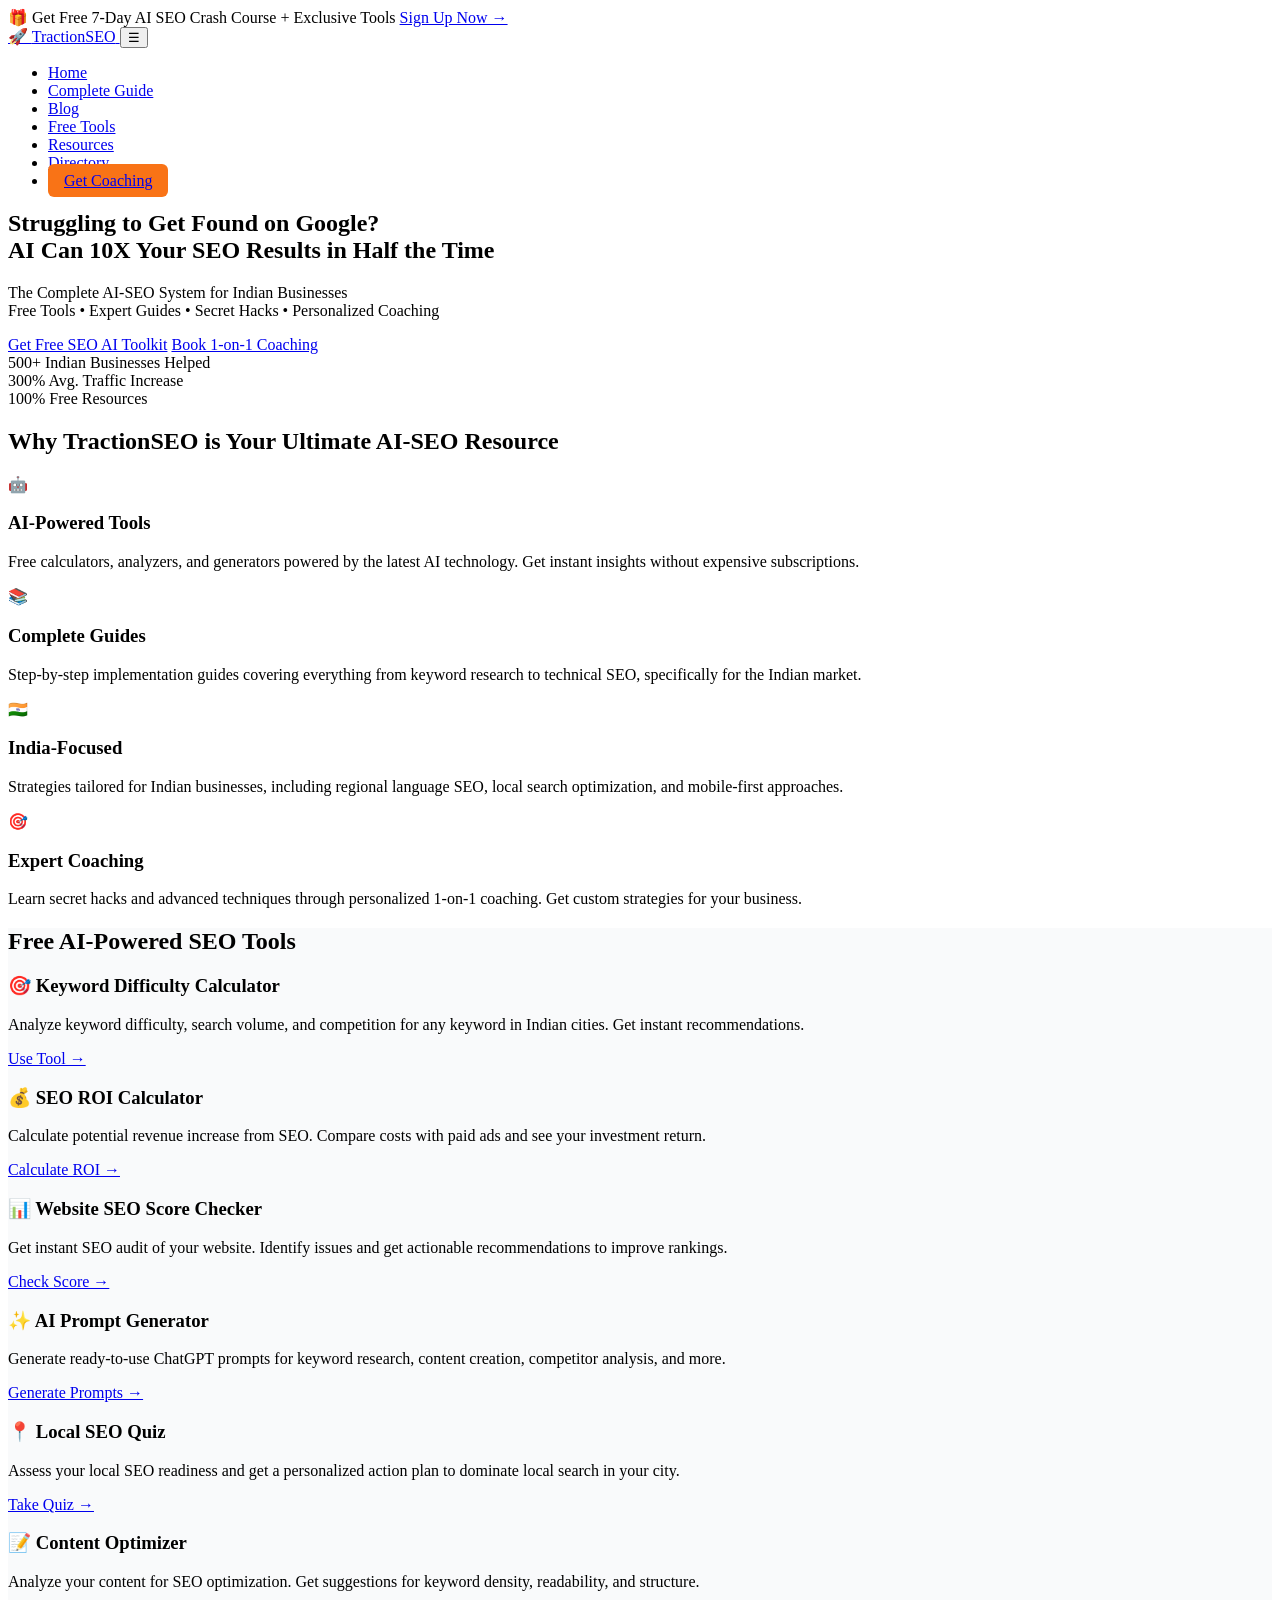
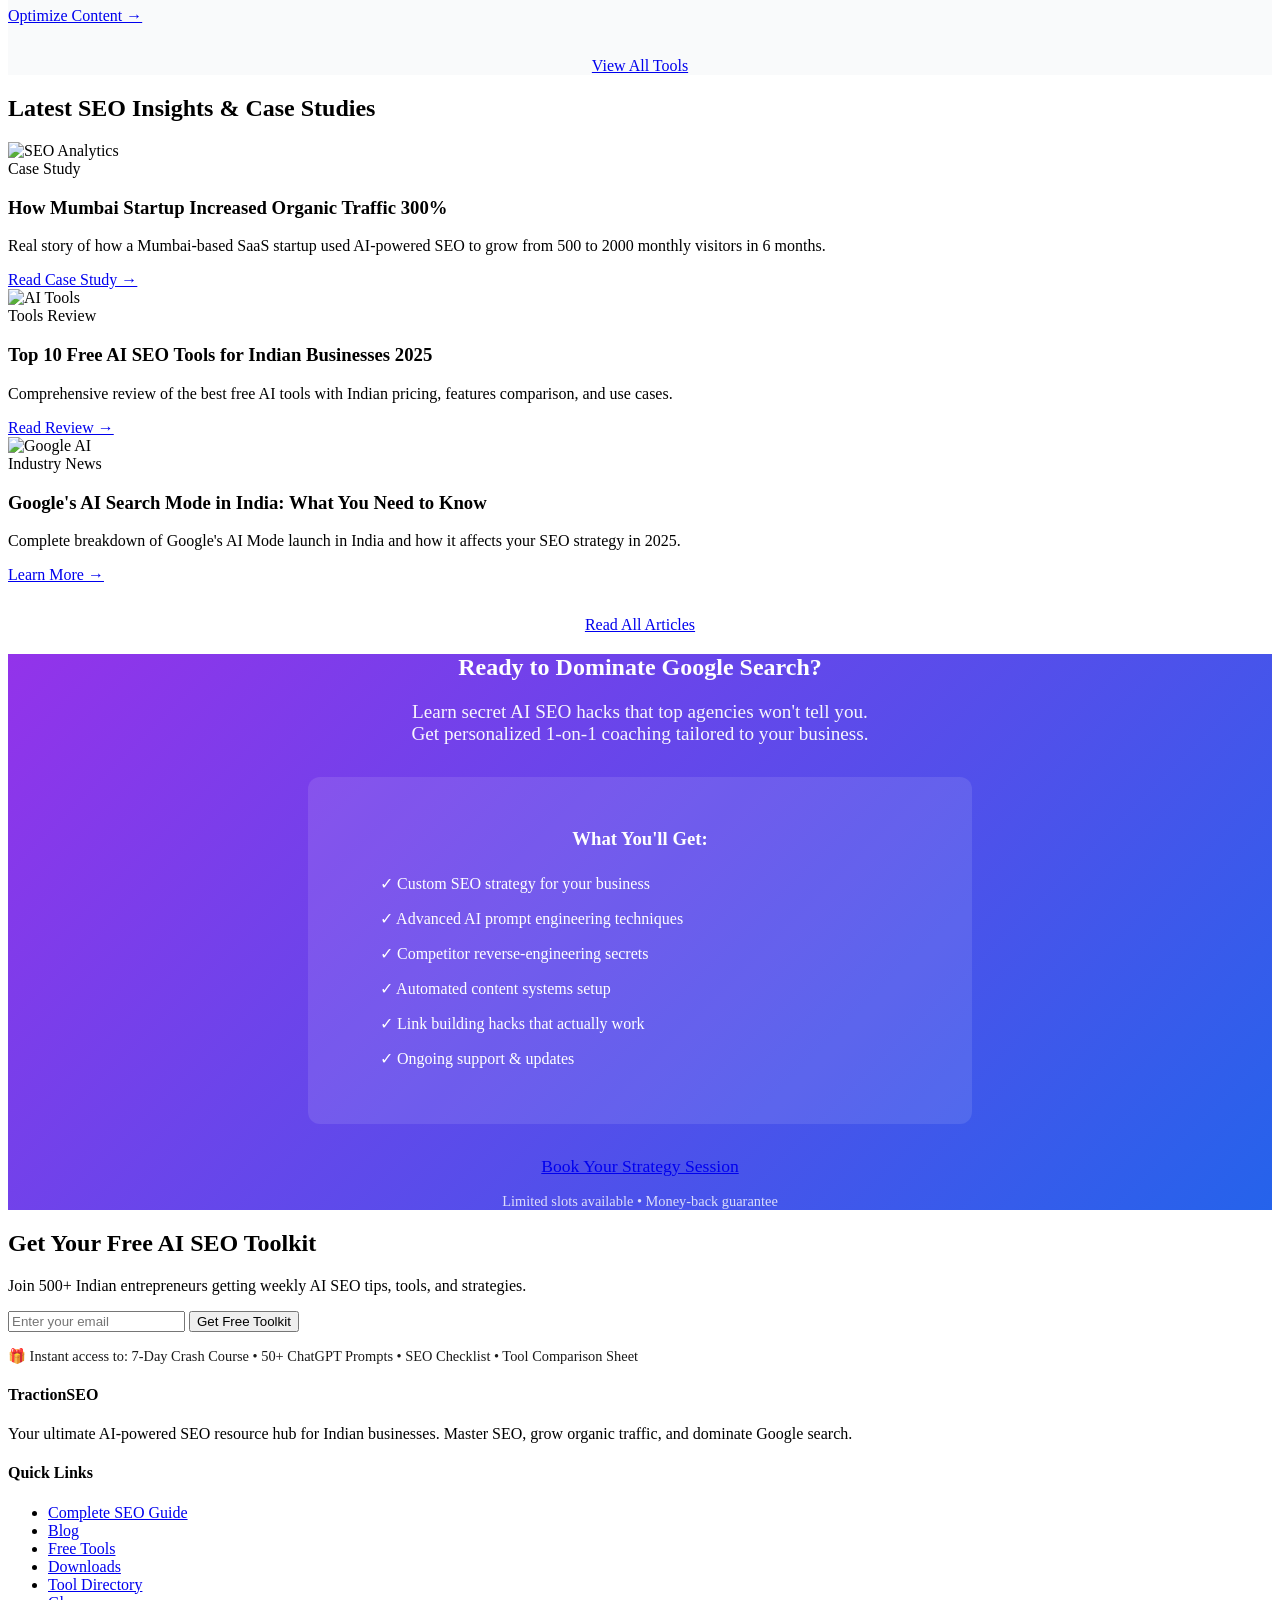
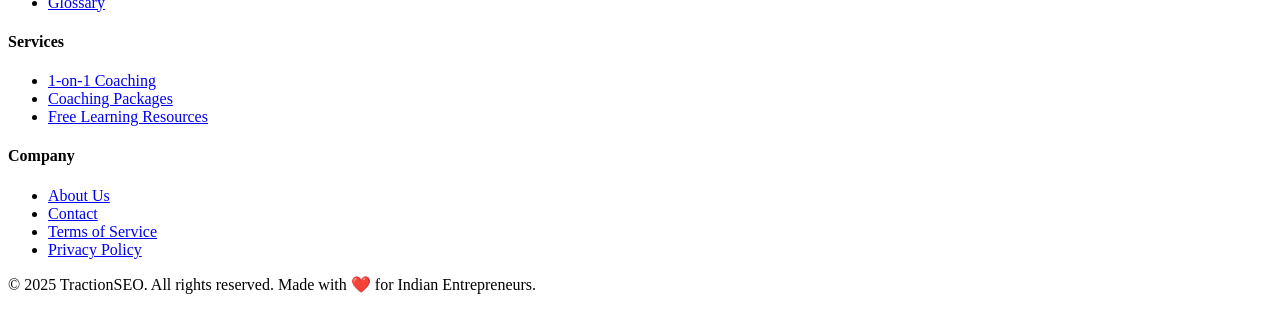
==== index.html @ ff08f420 "Add files via upload" ====
<!DOCTYPE html>
<html lang="en">
<head>
    <meta charset="UTF-8">
    <meta name="viewport" content="width=device-width, initial-scale=1.0">
    <meta name="description" content="Master AI-Powered SEO for Indian Businesses. Free tools, expert guides, and personalized coaching to 10X your organic traffic without spending lakhs on ads.">
    <meta name="keywords" content="AI SEO, SEO India, AI tools, organic traffic, digital marketing India, SEO coaching">
    <meta property="og:title" content="TractionSEO - Master AI-Powered SEO in India">
    <meta property="og:description" content="The ultimate resource hub for Indian entrepreneurs. Free AI SEO tools, guides, and expert coaching.">
    <meta property="og:type" content="website">
    <title>TractionSEO - Master AI-Powered SEO for Indian Businesses</title>
    <link rel="stylesheet" href="css/style.css">
<script src="https://sites.super.myninja.ai/_assets/ninja-daytona-script.js"></script>
</head>
<body>
    <!-- Email Signup Bar -->
    <div class="email-signup-bar">
        🎁 Get Free 7-Day AI SEO Crash Course + Exclusive Tools
        <a href="#email-signup">Sign Up Now →</a>
    </div>

    <!-- Header -->
    <header>
        <div class="container">
            <div class="header-content">
                <a href="index.html" class="logo">
                    <span class="logo-icon">🚀</span>
                    <span>TractionSEO</span>
                </a>
                <button class="mobile-menu-toggle">☰</button>
                <nav>
                    <ul>
                        <li><a href="index.html">Home</a></li>
                        <li><a href="guide.html">Complete Guide</a></li>
                        <li><a href="blog.html">Blog</a></li>
                        <li><a href="tools.html">Free Tools</a></li>
                        <li><a href="resources.html">Resources</a></li>
                        <li><a href="directory.html">Directory</a></li>
                        <li><a href="coaching.html" style="background: #F97316; padding: 0.5rem 1rem; border-radius: 6px;">Get Coaching</a></li>
                    </ul>
                </nav>
            </div>
        </div>
    </header>

    <!-- Hero Section -->
    <section class="hero">
        <div class="container">
            <h1>Struggling to Get Found on Google?<br>AI Can 10X Your SEO Results in Half the Time</h1>
            <p>The Complete AI-SEO System for Indian Businesses<br>Free Tools • Expert Guides • Secret Hacks • Personalized Coaching</p>
            <div class="cta-buttons">
                <a href="#email-signup" class="btn btn-primary">Get Free SEO AI Toolkit</a>
                <a href="coaching.html" class="btn btn-secondary">Book 1-on-1 Coaching</a>
            </div>
        </div>
    </section>

    <!-- Trust Indicators -->
    <section class="trust-indicators">
        <div class="container">
            <div class="trust-stats">
                <div class="stat">
                    <span class="stat-number">500+</span>
                    <span class="stat-label">Indian Businesses Helped</span>
                </div>
                <div class="stat">
                    <span class="stat-number">300%</span>
                    <span class="stat-label">Avg. Traffic Increase</span>
                </div>
                <div class="stat">
                    <span class="stat-number">100%</span>
                    <span class="stat-label">Free Resources</span>
                </div>
            </div>
        </div>
    </section>

    <!-- Value Props -->
    <section class="value-props">
        <div class="container">
            <h2 class="section-title">Why TractionSEO is Your Ultimate AI-SEO Resource</h2>
            <div class="cards-grid">
                <div class="card">
                    <div class="card-icon">🤖</div>
                    <h3>AI-Powered Tools</h3>
                    <p>Free calculators, analyzers, and generators powered by the latest AI technology. Get instant insights without expensive subscriptions.</p>
                </div>
                <div class="card">
                    <div class="card-icon">📚</div>
                    <h3>Complete Guides</h3>
                    <p>Step-by-step implementation guides covering everything from keyword research to technical SEO, specifically for the Indian market.</p>
                </div>
                <div class="card">
                    <div class="card-icon">🇮🇳</div>
                    <h3>India-Focused</h3>
                    <p>Strategies tailored for Indian businesses, including regional language SEO, local search optimization, and mobile-first approaches.</p>
                </div>
                <div class="card">
                    <div class="card-icon">🎯</div>
                    <h3>Expert Coaching</h3>
                    <p>Learn secret hacks and advanced techniques through personalized 1-on-1 coaching. Get custom strategies for your business.</p>
                </div>
            </div>
        </div>
    </section>

    <!-- Featured Tools -->
    <section class="featured-content" style="background: #F9FAFB;">
        <div class="container">
            <h2 class="section-title">Free AI-Powered SEO Tools</h2>
            <div class="content-grid">
                <div class="content-card">
                    <div class="content-card-body">
                        <h3>🎯 Keyword Difficulty Calculator</h3>
                        <p>Analyze keyword difficulty, search volume, and competition for any keyword in Indian cities. Get instant recommendations.</p>
                        <a href="tools.html#keyword-calculator" class="read-more">Use Tool →</a>
                    </div>
                </div>
                <div class="content-card">
                    <div class="content-card-body">
                        <h3>💰 SEO ROI Calculator</h3>
                        <p>Calculate potential revenue increase from SEO. Compare costs with paid ads and see your investment return.</p>
                        <a href="tools.html#roi-calculator" class="read-more">Calculate ROI →</a>
                    </div>
                </div>
                <div class="content-card">
                    <div class="content-card-body">
                        <h3>📊 Website SEO Score Checker</h3>
                        <p>Get instant SEO audit of your website. Identify issues and get actionable recommendations to improve rankings.</p>
                        <a href="tools.html#seo-checker" class="read-more">Check Score →</a>
                    </div>
                </div>
                <div class="content-card">
                    <div class="content-card-body">
                        <h3>✨ AI Prompt Generator</h3>
                        <p>Generate ready-to-use ChatGPT prompts for keyword research, content creation, competitor analysis, and more.</p>
                        <a href="tools.html#prompt-generator" class="read-more">Generate Prompts →</a>
                    </div>
                </div>
                <div class="content-card">
                    <div class="content-card-body">
                        <h3>📍 Local SEO Quiz</h3>
                        <p>Assess your local SEO readiness and get a personalized action plan to dominate local search in your city.</p>
                        <a href="tools.html#local-quiz" class="read-more">Take Quiz →</a>
                    </div>
                </div>
                <div class="content-card">
                    <div class="content-card-body">
                        <h3>📝 Content Optimizer</h3>
                        <p>Analyze your content for SEO optimization. Get suggestions for keyword density, readability, and structure.</p>
                        <a href="tools.html#content-optimizer" class="read-more">Optimize Content →</a>
                    </div>
                </div>
            </div>
            <div style="text-align: center; margin-top: 2rem;">
                <a href="tools.html" class="btn btn-primary">View All Tools</a>
            </div>
        </div>
    </section>

    <!-- Latest Blog Posts -->
    <section class="featured-content">
        <div class="container">
            <h2 class="section-title">Latest SEO Insights & Case Studies</h2>
            <div class="content-grid">
                <div class="content-card">
                    <img src="https://images.unsplash.com/photo-1460925895917-afdab827c52f?w=400&h=200&fit=crop" alt="SEO Analytics" class="blog-image">
                    <div class="content-card-body">
                        <span class="blog-category">Case Study</span>
                        <h3>How Mumbai Startup Increased Organic Traffic 300%</h3>
                        <p>Real story of how a Mumbai-based SaaS startup used AI-powered SEO to grow from 500 to 2000 monthly visitors in 6 months.</p>
                        <a href="blog.html#case-study-1" class="read-more">Read Case Study →</a>
                    </div>
                </div>
                <div class="content-card">
                    <img src="https://images.unsplash.com/photo-1677442136019-21780ecad995?w=400&h=200&fit=crop" alt="AI Tools" class="blog-image">
                    <div class="content-card-body">
                        <span class="blog-category">Tools Review</span>
                        <h3>Top 10 Free AI SEO Tools for Indian Businesses 2025</h3>
                        <p>Comprehensive review of the best free AI tools with Indian pricing, features comparison, and use cases.</p>
                        <a href="blog.html#tools-review" class="read-more">Read Review →</a>
                    </div>
                </div>
                <div class="content-card">
                    <img src="https://images.unsplash.com/photo-1551288049-bebda4e38f71?w=400&h=200&fit=crop" alt="Google AI" class="blog-image">
                    <div class="content-card-body">
                        <span class="blog-category">Industry News</span>
                        <h3>Google's AI Search Mode in India: What You Need to Know</h3>
                        <p>Complete breakdown of Google's AI Mode launch in India and how it affects your SEO strategy in 2025.</p>
                        <a href="blog.html#google-ai-mode" class="read-more">Learn More →</a>
                    </div>
                </div>
            </div>
            <div style="text-align: center; margin-top: 2rem;">
                <a href="blog.html" class="btn btn-primary">Read All Articles</a>
            </div>
        </div>
    </section>

    <!-- Coaching CTA -->
    <section class="featured-content" style="background: linear-gradient(135deg, #9333EA 0%, #2563EB 100%); color: white;">
        <div class="container" style="text-align: center;">
            <h2 style="color: white;">Ready to Dominate Google Search?</h2>
            <p style="font-size: 1.2rem; margin-bottom: 2rem; opacity: 0.95;">Learn secret AI SEO hacks that top agencies won't tell you.<br>Get personalized 1-on-1 coaching tailored to your business.</p>
            <div style="background: rgba(255,255,255,0.1); padding: 2rem; border-radius: 12px; max-width: 600px; margin: 0 auto 2rem;">
                <h3 style="color: white; margin-bottom: 1rem;">What You'll Get:</h3>
                <ul style="list-style: none; text-align: left;">
                    <li style="padding: 0.5rem 0;">✓ Custom SEO strategy for your business</li>
                    <li style="padding: 0.5rem 0;">✓ Advanced AI prompt engineering techniques</li>
                    <li style="padding: 0.5rem 0;">✓ Competitor reverse-engineering secrets</li>
                    <li style="padding: 0.5rem 0;">✓ Automated content systems setup</li>
                    <li style="padding: 0.5rem 0;">✓ Link building hacks that actually work</li>
                    <li style="padding: 0.5rem 0;">✓ Ongoing support & updates</li>
                </ul>
            </div>
            <a href="coaching.html" class="btn btn-primary" style="font-size: 1.1rem; padding: 1.2rem 2.5rem;">Book Your Strategy Session</a>
            <p style="margin-top: 1rem; font-size: 0.9rem; opacity: 0.8;">Limited slots available • Money-back guarantee</p>
        </div>
    </section>

    <!-- Email Signup Section -->
    <section class="email-signup-section" id="email-signup">
        <div class="container">
            <h2>Get Your Free AI SEO Toolkit</h2>
            <p>Join 500+ Indian entrepreneurs getting weekly AI SEO tips, tools, and strategies.</p>
            <form class="email-form">
                <input type="email" placeholder="Enter your email" required>
                <button type="submit" class="btn btn-orange">Get Free Toolkit</button>
            </form>
            <p style="margin-top: 1rem; font-size: 0.9rem; opacity: 0.9;">
                🎁 Instant access to: 7-Day Crash Course • 50+ ChatGPT Prompts • SEO Checklist • Tool Comparison Sheet
            </p>
        </div>
    </section>

    <!-- Footer -->
    <footer>
        <div class="container">
            <div class="footer-content">
                <div class="footer-section">
                    <h4>TractionSEO</h4>
                    <p>Your ultimate AI-powered SEO resource hub for Indian businesses. Master SEO, grow organic traffic, and dominate Google search.</p>
                </div>
                <div class="footer-section">
                    <h4>Quick Links</h4>
                    <ul>
                        <li><a href="guide.html">Complete SEO Guide</a></li>
                        <li><a href="blog.html">Blog</a></li>
                        <li><a href="tools.html">Free Tools</a></li>
                        <li><a href="resources.html">Downloads</a></li>
                        <li><a href="directory.html">Tool Directory</a></li>
                        <li><a href="glossary.html">Glossary</a></li>
                    </ul>
                </div>
                <div class="footer-section">
                    <h4>Services</h4>
                    <ul>
                        <li><a href="coaching.html">1-on-1 Coaching</a></li>
                        <li><a href="coaching.html#packages">Coaching Packages</a></li>
                        <li><a href="guide.html">Free Learning Resources</a></li>
                    </ul>
                </div>
                <div class="footer-section">
                    <h4>Company</h4>
                    <ul>
                        <li><a href="about.html">About Us</a></li>
                        <li><a href="contact.html">Contact</a></li>
                        <li><a href="terms.html">Terms of Service</a></li>
                        <li><a href="privacy.html">Privacy Policy</a></li>
                    </ul>
                </div>
            </div>
            <div class="footer-bottom">
                <p>&copy; 2025 TractionSEO. All rights reserved. Made with ❤️ for Indian Entrepreneurs.</p>
            </div>
        </div>
    </footer>

    <script src="js/main.js"></script>
</body>
</html>
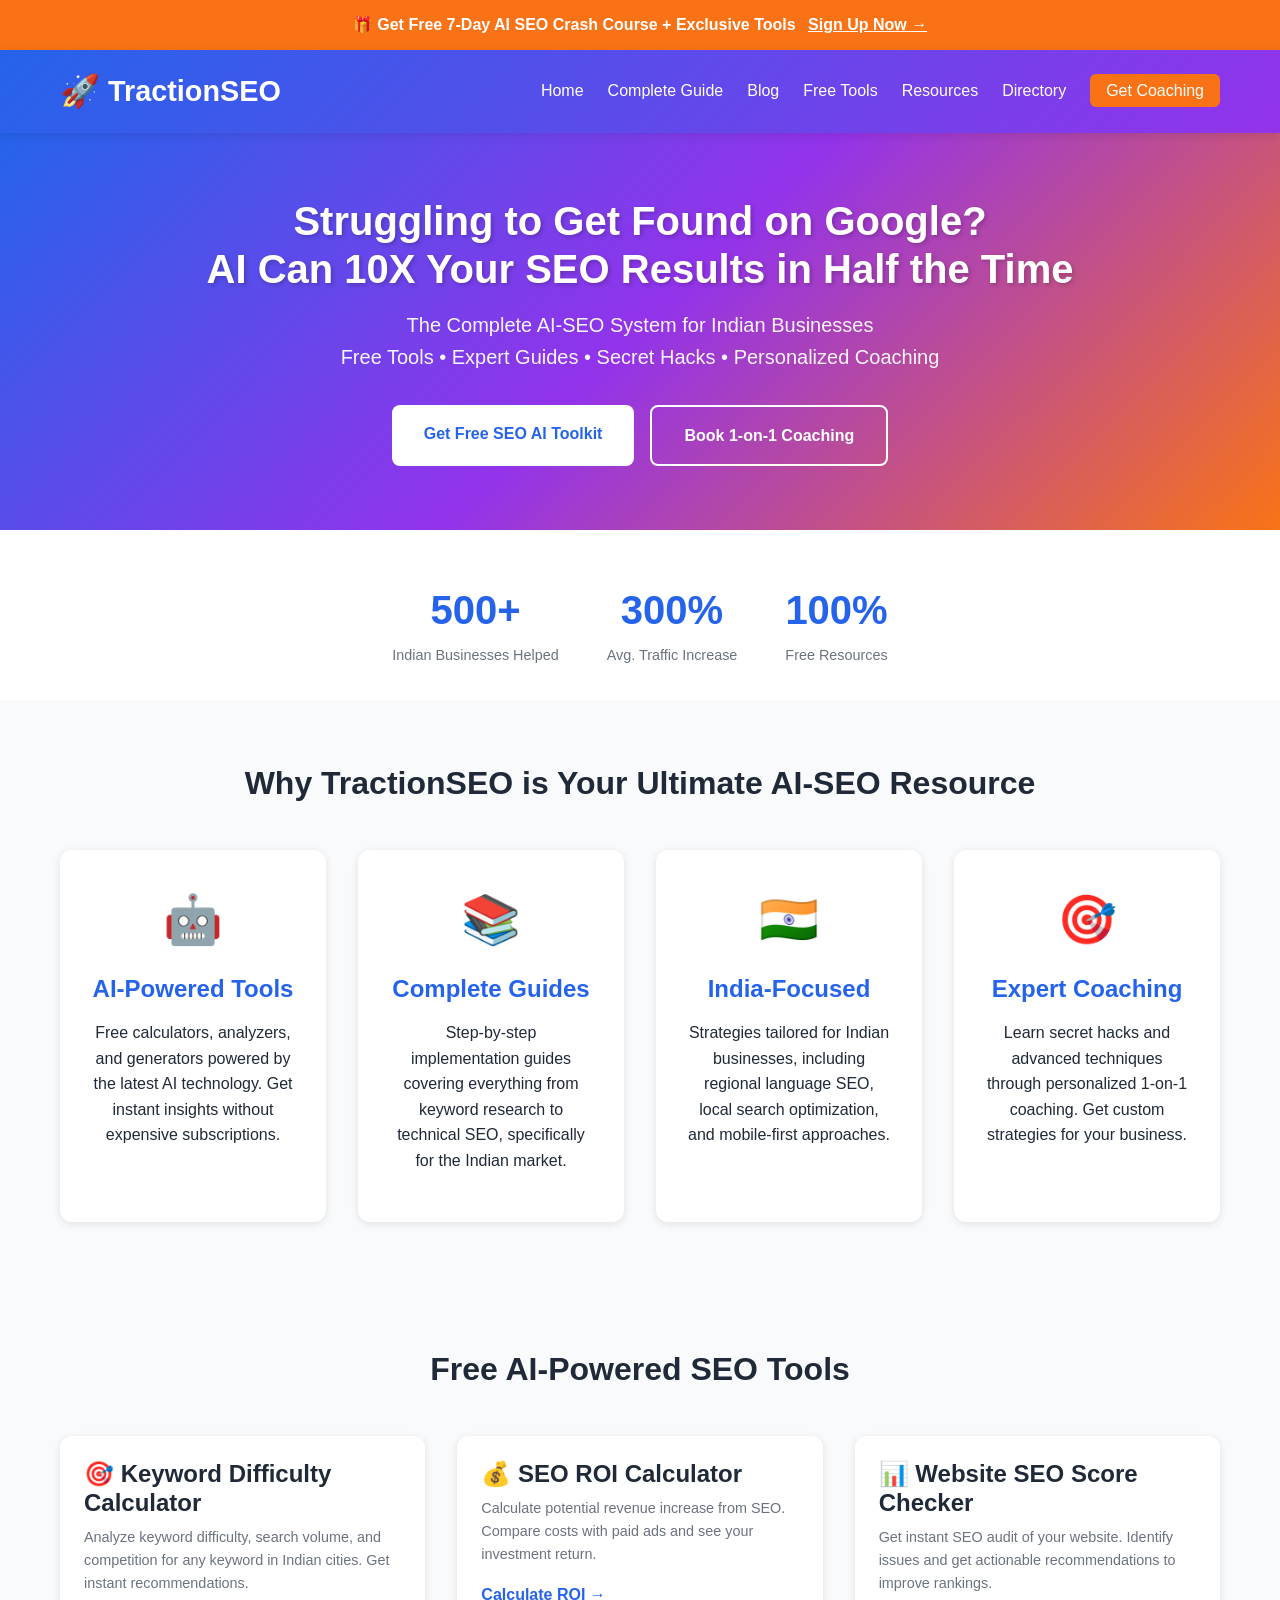
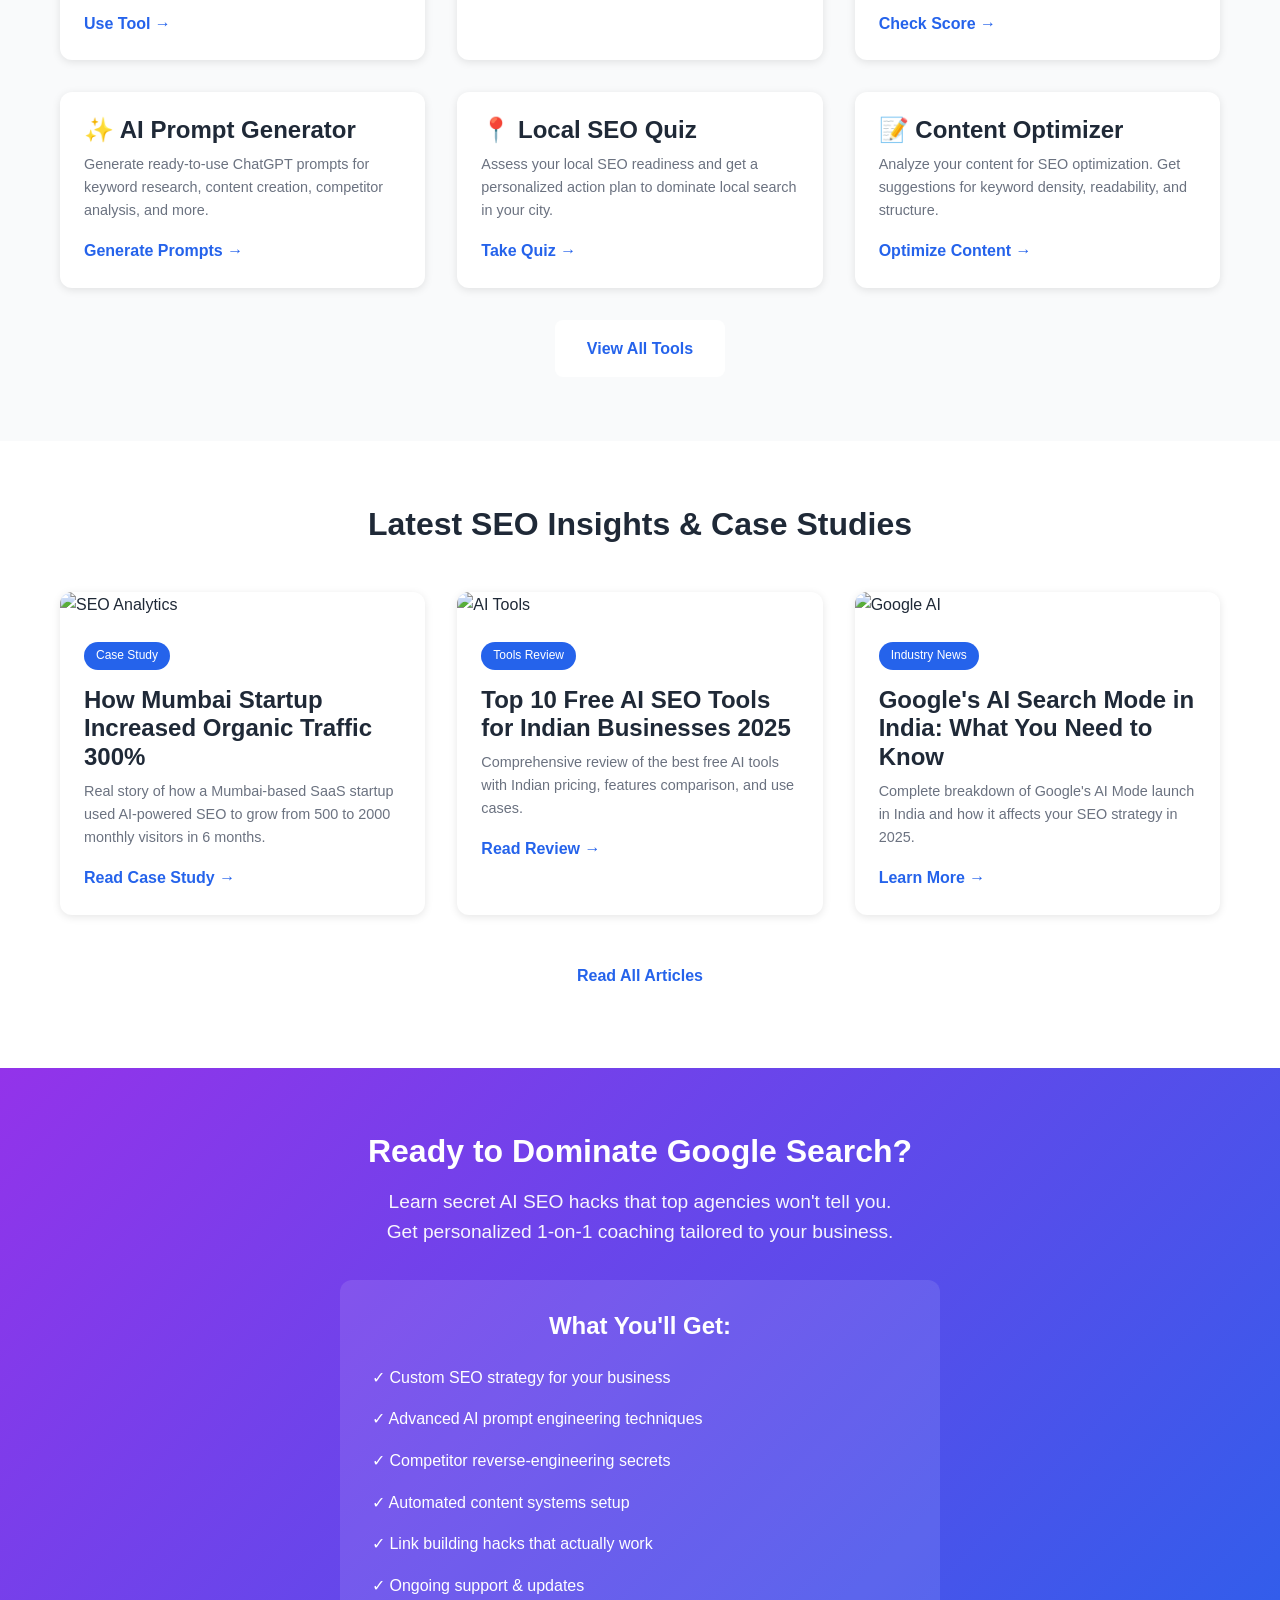
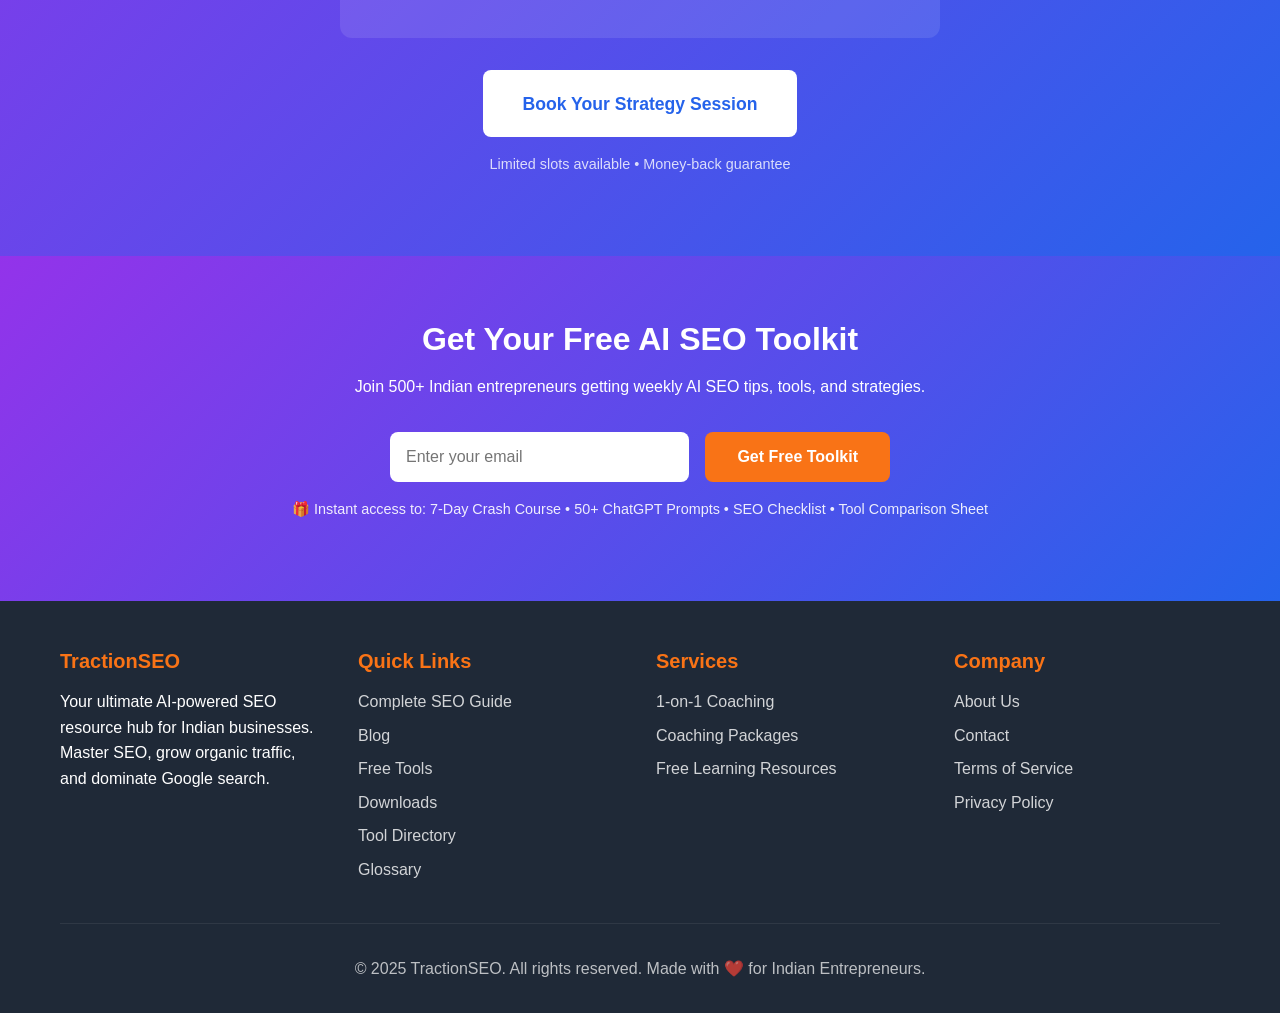
==== commit 6d5f95f5: "Integrate FormSubmit for all forms and organize file structure - Replace all form endpoints with For" ====
--- a/index.html
+++ b/index.html
@@ -223,8 +223,11 @@
         <div class="container">
             <h2>Get Your Free AI SEO Toolkit</h2>
             <p>Join 500+ Indian entrepreneurs getting weekly AI SEO tips, tools, and strategies.</p>
-            <form class="email-form">
-                <input type="email" placeholder="Enter your email" required>
+            <form action="https://formsubmit.co/karanpuri1406@gmail.com" method="POST" class="email-form">
+                <input type="email" name="email" placeholder="Enter your email" required>
+                <input type="hidden" name="_subject" value="Newsletter Subscription - TractionSEO">
+                <input type="hidden" name="_captcha" value="false">
+                <input type="hidden" name="source" value="homepage-toolkit">
                 <button type="submit" class="btn btn-orange">Get Free Toolkit</button>
             </form>
             <p style="margin-top: 1rem; font-size: 0.9rem; opacity: 0.9;">
--- a/css/style.css
+++ b/css/style.css
@@ -0,0 +1,835 @@
+/* TractionSEO - Modern, Vibrant, Mobile-First Design */
+
+:root {
+  --primary-blue: #2563EB;
+  --secondary-orange: #F97316;
+  --accent-purple: #9333EA;
+  --success-green: #10B981;
+  --dark-text: #1F2937;
+  --light-text: #6B7280;
+  --bg-light: #F9FAFB;
+  --white: #FFFFFF;
+  --border-color: #E5E7EB;
+}
+
+* {
+  margin: 0;
+  padding: 0;
+  box-sizing: border-box;
+}
+
+body {
+  font-family: -apple-system, BlinkMacSystemFont, 'Segoe UI', 'Inter', 'Poppins', sans-serif;
+  line-height: 1.6;
+  color: var(--dark-text);
+  background: var(--white);
+  font-size: 16px;
+}
+
+/* Typography */
+h1, h2, h3, h4, h5, h6 {
+  font-weight: 700;
+  line-height: 1.2;
+  margin-bottom: 1rem;
+}
+
+h1 { font-size: 2.5rem; }
+h2 { font-size: 2rem; }
+h3 { font-size: 1.5rem; }
+h4 { font-size: 1.25rem; }
+
+p { margin-bottom: 1rem; }
+
+/* Container */
+.container {
+  max-width: 1200px;
+  margin: 0 auto;
+  padding: 0 20px;
+}
+
+/* Header & Navigation */
+header {
+  background: linear-gradient(135deg, var(--primary-blue) 0%, var(--accent-purple) 100%);
+  color: var(--white);
+  padding: 1rem 0;
+  position: sticky;
+  top: 0;
+  z-index: 1000;
+  box-shadow: 0 2px 10px rgba(0,0,0,0.1);
+}
+
+.header-content {
+  display: flex;
+  justify-content: space-between;
+  align-items: center;
+  flex-wrap: wrap;
+}
+
+.logo {
+  font-size: 1.8rem;
+  font-weight: 800;
+  color: var(--white);
+  text-decoration: none;
+  display: flex;
+  align-items: center;
+  gap: 0.5rem;
+}
+
+.logo-icon {
+  font-size: 2rem;
+}
+
+nav ul {
+  list-style: none;
+  display: flex;
+  gap: 1.5rem;
+  flex-wrap: wrap;
+}
+
+nav a {
+  color: var(--white);
+  text-decoration: none;
+  font-weight: 500;
+  transition: opacity 0.3s;
+  padding: 0.5rem 0;
+}
+
+nav a:hover {
+  opacity: 0.8;
+}
+
+.mobile-menu-toggle {
+  display: none;
+  background: none;
+  border: none;
+  color: var(--white);
+  font-size: 1.5rem;
+  cursor: pointer;
+}
+
+/* Email Signup Bar */
+.email-signup-bar {
+  background: var(--secondary-orange);
+  color: var(--white);
+  padding: 0.75rem 0;
+  text-align: center;
+  font-weight: 600;
+}
+
+.email-signup-bar a {
+  color: var(--white);
+  text-decoration: underline;
+  margin-left: 0.5rem;
+}
+
+/* Hero Section */
+.hero {
+  background: linear-gradient(135deg, var(--primary-blue) 0%, var(--accent-purple) 50%, var(--secondary-orange) 100%);
+  color: var(--white);
+  padding: 4rem 0;
+  text-align: center;
+}
+
+.hero h1 {
+  font-size: 2.5rem;
+  margin-bottom: 1rem;
+  text-shadow: 2px 2px 4px rgba(0,0,0,0.2);
+}
+
+.hero p {
+  font-size: 1.25rem;
+  margin-bottom: 2rem;
+  opacity: 0.95;
+}
+
+.cta-buttons {
+  display: flex;
+  gap: 1rem;
+  justify-content: center;
+  flex-wrap: wrap;
+  margin-top: 2rem;
+}
+
+.btn {
+  display: inline-block;
+  padding: 1rem 2rem;
+  border-radius: 8px;
+  text-decoration: none;
+  font-weight: 600;
+  transition: all 0.3s;
+  border: none;
+  cursor: pointer;
+  font-size: 1rem;
+  min-width: 44px;
+  min-height: 44px;
+}
+
+.btn-primary {
+  background: var(--white);
+  color: var(--primary-blue);
+}
+
+.btn-primary:hover {
+  transform: translateY(-2px);
+  box-shadow: 0 4px 12px rgba(0,0,0,0.2);
+}
+
+.btn-secondary {
+  background: transparent;
+  color: var(--white);
+  border: 2px solid var(--white);
+}
+
+.btn-secondary:hover {
+  background: var(--white);
+  color: var(--primary-blue);
+}
+
+.btn-orange {
+  background: var(--secondary-orange);
+  color: var(--white);
+}
+
+.btn-orange:hover {
+  background: #EA580C;
+}
+
+/* Trust Indicators */
+.trust-indicators {
+  background: var(--white);
+  padding: 2rem 0;
+  text-align: center;
+}
+
+.trust-stats {
+  display: flex;
+  justify-content: center;
+  gap: 3rem;
+  flex-wrap: wrap;
+  margin-top: 1rem;
+}
+
+.stat {
+  text-align: center;
+}
+
+.stat-number {
+  font-size: 2.5rem;
+  font-weight: 800;
+  color: var(--primary-blue);
+  display: block;
+}
+
+.stat-label {
+  color: var(--light-text);
+  font-size: 0.9rem;
+}
+
+/* Value Props Cards */
+.value-props {
+  padding: 4rem 0;
+  background: var(--bg-light);
+}
+
+.section-title {
+  text-align: center;
+  margin-bottom: 3rem;
+  color: var(--dark-text);
+}
+
+.cards-grid {
+  display: grid;
+  grid-template-columns: repeat(auto-fit, minmax(250px, 1fr));
+  gap: 2rem;
+}
+
+.card {
+  background: var(--white);
+  padding: 2rem;
+  border-radius: 12px;
+  box-shadow: 0 2px 8px rgba(0,0,0,0.1);
+  transition: transform 0.3s, box-shadow 0.3s;
+  text-align: center;
+}
+
+.card:hover {
+  transform: translateY(-5px);
+  box-shadow: 0 4px 16px rgba(0,0,0,0.15);
+}
+
+.card-icon {
+  font-size: 3rem;
+  margin-bottom: 1rem;
+}
+
+.card h3 {
+  color: var(--primary-blue);
+  margin-bottom: 1rem;
+}
+
+/* Featured Content */
+.featured-content {
+  padding: 4rem 0;
+}
+
+.content-grid {
+  display: grid;
+  grid-template-columns: repeat(auto-fit, minmax(300px, 1fr));
+  gap: 2rem;
+  margin-top: 2rem;
+}
+
+.content-card {
+  background: var(--white);
+  border-radius: 12px;
+  overflow: hidden;
+  box-shadow: 0 2px 8px rgba(0,0,0,0.1);
+  transition: transform 0.3s;
+}
+
+.content-card:hover {
+  transform: translateY(-5px);
+}
+
+.content-card img {
+  width: 100%;
+  height: 200px;
+  object-fit: cover;
+}
+
+.content-card-body {
+  padding: 1.5rem;
+}
+
+.content-card h3 {
+  color: var(--dark-text);
+  margin-bottom: 0.5rem;
+}
+
+.content-card p {
+  color: var(--light-text);
+  font-size: 0.9rem;
+  margin-bottom: 1rem;
+}
+
+.read-more {
+  color: var(--primary-blue);
+  text-decoration: none;
+  font-weight: 600;
+}
+
+/* Email Signup Section */
+.email-signup-section {
+  background: linear-gradient(135deg, var(--accent-purple) 0%, var(--primary-blue) 100%);
+  color: var(--white);
+  padding: 4rem 0;
+  text-align: center;
+}
+
+.email-form {
+  max-width: 500px;
+  margin: 2rem auto 0;
+  display: flex;
+  gap: 1rem;
+  flex-wrap: wrap;
+  justify-content: center;
+}
+
+.email-form input {
+  flex: 1;
+  min-width: 250px;
+  padding: 1rem;
+  border: none;
+  border-radius: 8px;
+  font-size: 1rem;
+}
+
+.email-form button {
+  padding: 1rem 2rem;
+}
+
+/* Footer */
+footer {
+  background: var(--dark-text);
+  color: var(--white);
+  padding: 3rem 0 1rem;
+}
+
+.footer-content {
+  display: grid;
+  grid-template-columns: repeat(auto-fit, minmax(200px, 1fr));
+  gap: 2rem;
+  margin-bottom: 2rem;
+}
+
+.footer-section h4 {
+  margin-bottom: 1rem;
+  color: var(--secondary-orange);
+}
+
+.footer-section ul {
+  list-style: none;
+}
+
+.footer-section a {
+  color: var(--white);
+  text-decoration: none;
+  opacity: 0.8;
+  transition: opacity 0.3s;
+  display: block;
+  margin-bottom: 0.5rem;
+}
+
+.footer-section a:hover {
+  opacity: 1;
+}
+
+.footer-bottom {
+  text-align: center;
+  padding-top: 2rem;
+  border-top: 1px solid rgba(255,255,255,0.1);
+  opacity: 0.7;
+}
+
+/* Tools Page Styles */
+.tool-container {
+  background: var(--white);
+  padding: 2rem;
+  border-radius: 12px;
+  box-shadow: 0 2px 8px rgba(0,0,0,0.1);
+  margin-bottom: 2rem;
+}
+
+.tool-input {
+  width: 100%;
+  padding: 1rem;
+  border: 2px solid var(--border-color);
+  border-radius: 8px;
+  font-size: 1rem;
+  margin-bottom: 1rem;
+}
+
+.tool-select {
+  width: 100%;
+  padding: 1rem;
+  border: 2px solid var(--border-color);
+  border-radius: 8px;
+  font-size: 1rem;
+  margin-bottom: 1rem;
+}
+
+.tool-result {
+  background: var(--bg-light);
+  padding: 2rem;
+  border-radius: 8px;
+  margin-top: 2rem;
+  border-left: 4px solid var(--primary-blue);
+}
+
+.score {
+  font-size: 3rem;
+  font-weight: 800;
+  color: var(--primary-blue);
+  text-align: center;
+  margin: 1rem 0;
+}
+
+.difficulty-badge {
+  display: inline-block;
+  padding: 0.5rem 1rem;
+  border-radius: 20px;
+  font-weight: 600;
+  margin: 0.5rem;
+}
+
+.difficulty-easy { background: #D1FAE5; color: #065F46; }
+.difficulty-medium { background: #FEF3C7; color: #92400E; }
+.difficulty-hard { background: #FEE2E2; color: #991B1B; }
+
+/* Blog Styles */
+.blog-grid {
+  display: grid;
+  grid-template-columns: repeat(auto-fit, minmax(300px, 1fr));
+  gap: 2rem;
+  margin-top: 2rem;
+}
+
+.blog-card {
+  background: var(--white);
+  border-radius: 12px;
+  overflow: hidden;
+  box-shadow: 0 2px 8px rgba(0,0,0,0.1);
+  transition: transform 0.3s;
+}
+
+.blog-card:hover {
+  transform: translateY(-5px);
+}
+
+.blog-image {
+  width: 100%;
+  height: 200px;
+  object-fit: cover;
+}
+
+.blog-content {
+  padding: 1.5rem;
+}
+
+.blog-meta {
+  display: flex;
+  gap: 1rem;
+  font-size: 0.85rem;
+  color: var(--light-text);
+  margin-bottom: 1rem;
+}
+
+.blog-category {
+  background: var(--primary-blue);
+  color: var(--white);
+  padding: 0.25rem 0.75rem;
+  border-radius: 20px;
+  font-size: 0.75rem;
+  display: inline-block;
+  margin-bottom: 1rem;
+}
+
+/* Glossary Styles */
+.glossary-search {
+  margin-bottom: 2rem;
+}
+
+.glossary-grid {
+  display: grid;
+  gap: 1rem;
+}
+
+.glossary-item {
+  background: var(--white);
+  padding: 1.5rem;
+  border-radius: 8px;
+  border-left: 4px solid var(--primary-blue);
+  box-shadow: 0 2px 4px rgba(0,0,0,0.05);
+}
+
+.glossary-term {
+  font-weight: 700;
+  color: var(--primary-blue);
+  font-size: 1.2rem;
+  margin-bottom: 0.5rem;
+}
+
+/* Coaching Page Styles */
+.coaching-hero {
+  background: linear-gradient(135deg, var(--accent-purple) 0%, var(--primary-blue) 100%);
+  color: var(--white);
+  padding: 3rem 0;
+  text-align: center;
+}
+
+.pricing-grid {
+  display: grid;
+  grid-template-columns: repeat(auto-fit, minmax(280px, 1fr));
+  gap: 2rem;
+  margin-top: 3rem;
+}
+
+.pricing-card {
+  background: var(--white);
+  padding: 2rem;
+  border-radius: 12px;
+  box-shadow: 0 4px 12px rgba(0,0,0,0.1);
+  text-align: center;
+  transition: transform 0.3s;
+  border: 3px solid transparent;
+}
+
+.pricing-card:hover {
+  transform: translateY(-10px);
+  border-color: var(--primary-blue);
+}
+
+.pricing-card.featured {
+  border-color: var(--secondary-orange);
+  transform: scale(1.05);
+}
+
+.price {
+  font-size: 2.5rem;
+  font-weight: 800;
+  color: var(--primary-blue);
+  margin: 1rem 0;
+}
+
+.features-list {
+  list-style: none;
+  text-align: left;
+  margin: 2rem 0;
+}
+
+.features-list li {
+  padding: 0.5rem 0;
+  padding-left: 1.5rem;
+  position: relative;
+}
+
+.features-list li:before {
+  content: "✓";
+  position: absolute;
+  left: 0;
+  color: var(--success-green);
+  font-weight: 700;
+}
+
+/* Form Styles */
+.form-group {
+  margin-bottom: 1.5rem;
+}
+
+.form-group label {
+  display: block;
+  margin-bottom: 0.5rem;
+  font-weight: 600;
+  color: var(--dark-text);
+}
+
+.form-group input,
+.form-group select,
+.form-group textarea {
+  width: 100%;
+  padding: 1rem;
+  border: 2px solid var(--border-color);
+  border-radius: 8px;
+  font-size: 1rem;
+  font-family: inherit;
+}
+
+.form-group textarea {
+  min-height: 120px;
+  resize: vertical;
+}
+
+/* Responsive Design */
+@media (max-width: 768px) {
+  h1 { font-size: 2rem; }
+  h2 { font-size: 1.75rem; }
+  
+  .hero h1 { font-size: 2rem; }
+  .hero p { font-size: 1.1rem; }
+  
+  nav ul {
+    display: none;
+    flex-direction: column;
+    width: 100%;
+    gap: 0;
+  }
+  
+  nav ul.active {
+    display: flex;
+  }
+  
+  .mobile-menu-toggle {
+    display: block;
+  }
+  
+  .header-content {
+    flex-direction: column;
+    align-items: flex-start;
+  }
+  
+  .cta-buttons {
+    flex-direction: column;
+    width: 100%;
+  }
+  
+  .btn {
+    width: 100%;
+  }
+  
+  .trust-stats {
+    gap: 1.5rem;
+  }
+  
+  .cards-grid,
+  .content-grid,
+  .blog-grid {
+    grid-template-columns: 1fr;
+  }
+  
+  .email-form {
+    flex-direction: column;
+  }
+  
+  .email-form input,
+  .email-form button {
+    width: 100%;
+  }
+  
+  .pricing-grid {
+    grid-template-columns: 1fr;
+  }
+  
+  .pricing-card.featured {
+    transform: scale(1);
+  }
+}
+
+/* Utility Classes */
+.text-center { text-align: center; }
+.mt-1 { margin-top: 1rem; }
+.mt-2 { margin-top: 2rem; }
+.mt-3 { margin-top: 3rem; }
+.mb-1 { margin-bottom: 1rem; }
+.mb-2 { margin-bottom: 2rem; }
+.mb-3 { margin-bottom: 3rem; }
+
+/* Loading Animation */
+.loading {
+  display: inline-block;
+  width: 20px;
+  height: 20px;
+  border: 3px solid rgba(255,255,255,.3);
+  border-radius: 50%;
+  border-top-color: var(--white);
+  animation: spin 1s ease-in-out infinite;
+}
+
+@keyframes spin {
+  to { transform: rotate(360deg); }
+}
+
+/* Success Message */
+.success-message {
+  background: var(--success-green);
+  color: var(--white);
+  padding: 1rem;
+  border-radius: 8px;
+  margin-top: 1rem;
+  text-align: center;
+}
+
+/* Directory Styles */
+.directory-filters {
+  display: flex;
+  gap: 1rem;
+  margin-bottom: 2rem;
+  flex-wrap: wrap;
+}
+
+.filter-btn {
+  padding: 0.75rem 1.5rem;
+  border: 2px solid var(--primary-blue);
+  background: var(--white);
+  color: var(--primary-blue);
+  border-radius: 8px;
+  cursor: pointer;
+  font-weight: 600;
+  transition: all 0.3s;
+}
+
+.filter-btn:hover,
+.filter-btn.active {
+  background: var(--primary-blue);
+  color: var(--white);
+}
+
+.tool-listing {
+  background: var(--white);
+  padding: 1.5rem;
+  border-radius: 8px;
+  box-shadow: 0 2px 4px rgba(0,0,0,0.05);
+  margin-bottom: 1rem;
+  display: flex;
+  gap: 1.5rem;
+  align-items: start;
+}
+
+.tool-logo {
+  width: 80px;
+  height: 80px;
+  object-fit: contain;
+  flex-shrink: 0;
+}
+
+.tool-info {
+  flex: 1;
+}
+
+.tool-name {
+  font-size: 1.25rem;
+  font-weight: 700;
+  color: var(--primary-blue);
+  margin-bottom: 0.5rem;
+}
+
+.tool-pricing {
+  font-weight: 600;
+  color: var(--secondary-orange);
+  margin-bottom: 0.5rem;
+}
+
+.tool-tags {
+  display: flex;
+  gap: 0.5rem;
+  flex-wrap: wrap;
+  margin-top: 1rem;
+}
+
+.tag {
+  background: var(--bg-light);
+  padding: 0.25rem 0.75rem;
+  border-radius: 20px;
+  font-size: 0.85rem;
+  color: var(--light-text);
+}
+
+/* Download Resources */
+.resource-card {
+  background: var(--white);
+  padding: 1.5rem;
+  border-radius: 8px;
+  box-shadow: 0 2px 8px rgba(0,0,0,0.1);
+  display: flex;
+  justify-content: space-between;
+  align-items: center;
+  margin-bottom: 1rem;
+  transition: transform 0.3s;
+}
+
+.resource-card:hover {
+  transform: translateY(-3px);
+}
+
+.resource-icon {
+  font-size: 2rem;
+  margin-right: 1rem;
+}
+
+.resource-info {
+  flex: 1;
+}
+
+.resource-title {
+  font-weight: 700;
+  color: var(--dark-text);
+  margin-bottom: 0.25rem;
+}
+
+.resource-desc {
+  font-size: 0.9rem;
+  color: var(--light-text);
+}
+
+.download-btn {
+  background: var(--primary-blue);
+  color: var(--white);
+  padding: 0.75rem 1.5rem;
+  border-radius: 8px;
+  text-decoration: none;
+  font-weight: 600;
+  transition: background 0.3s;
+}
+
+.download-btn:hover {
+  background: #1D4ED8;
+}
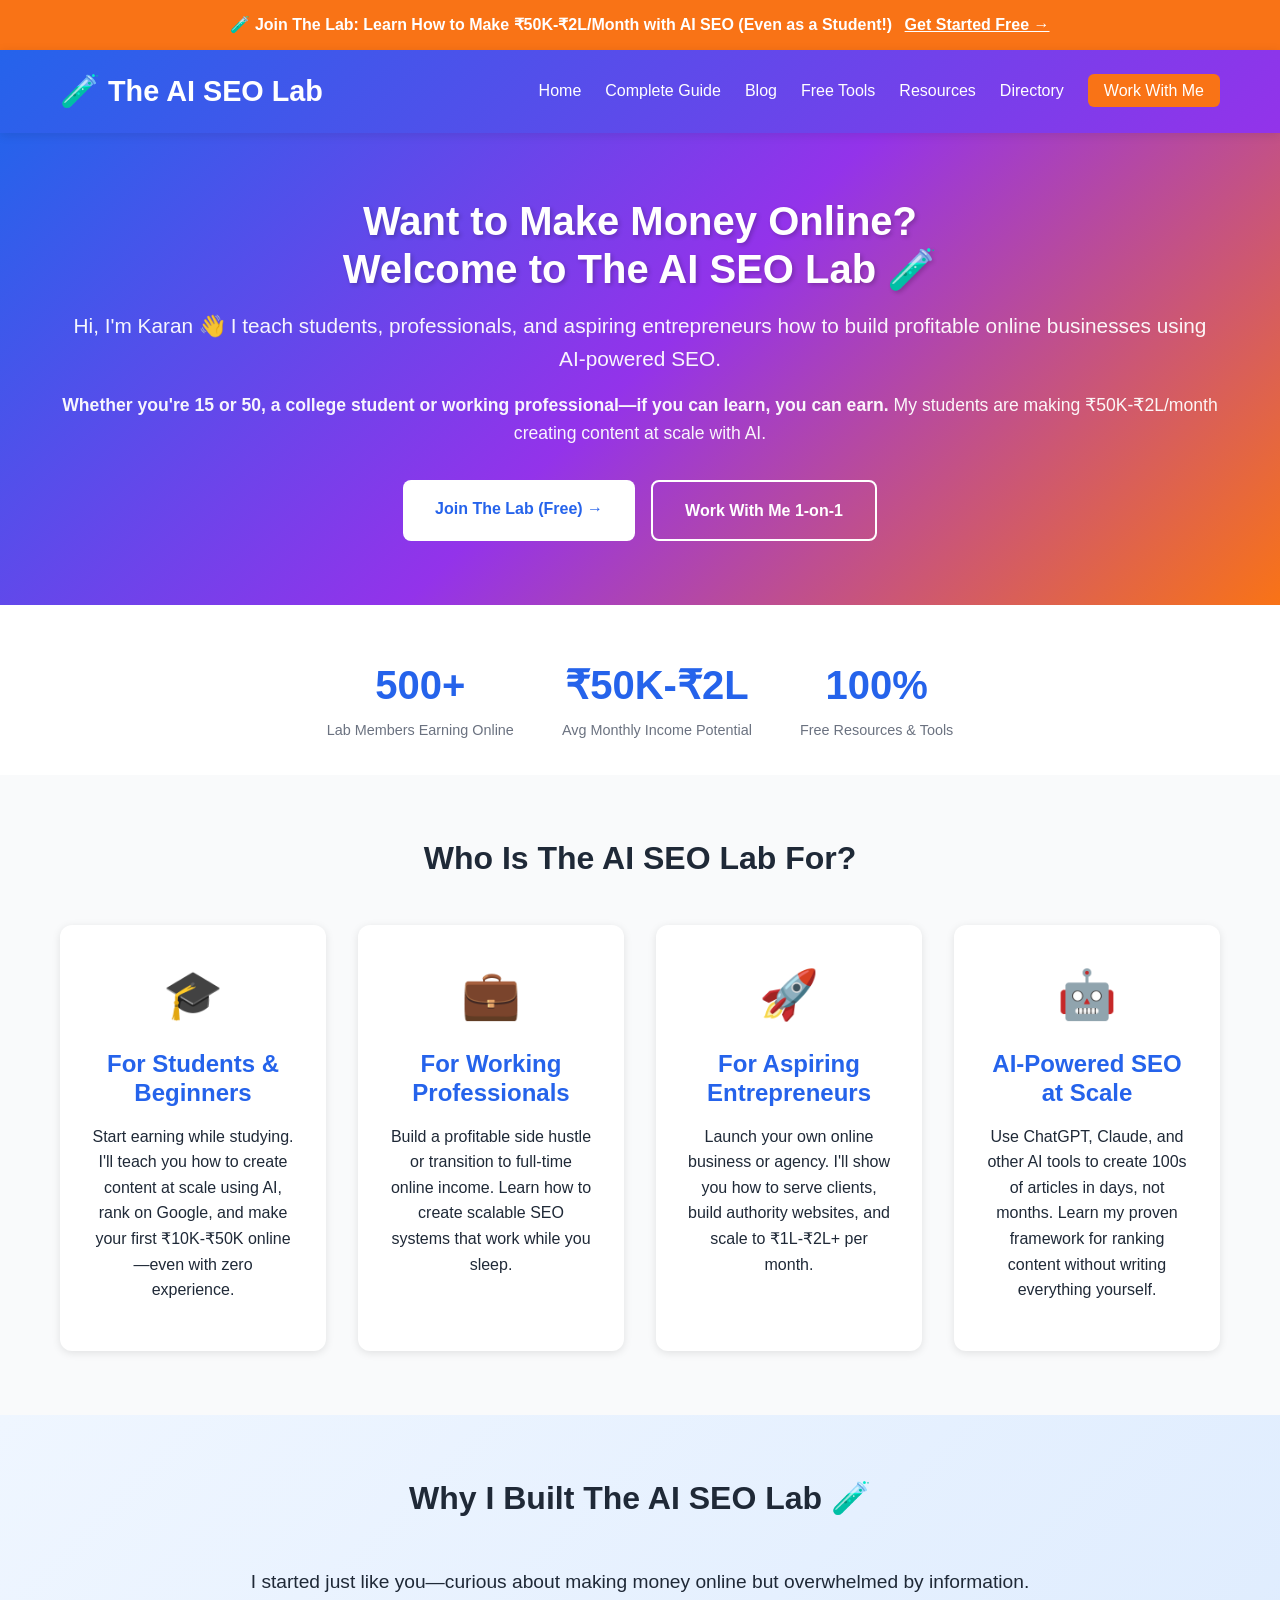
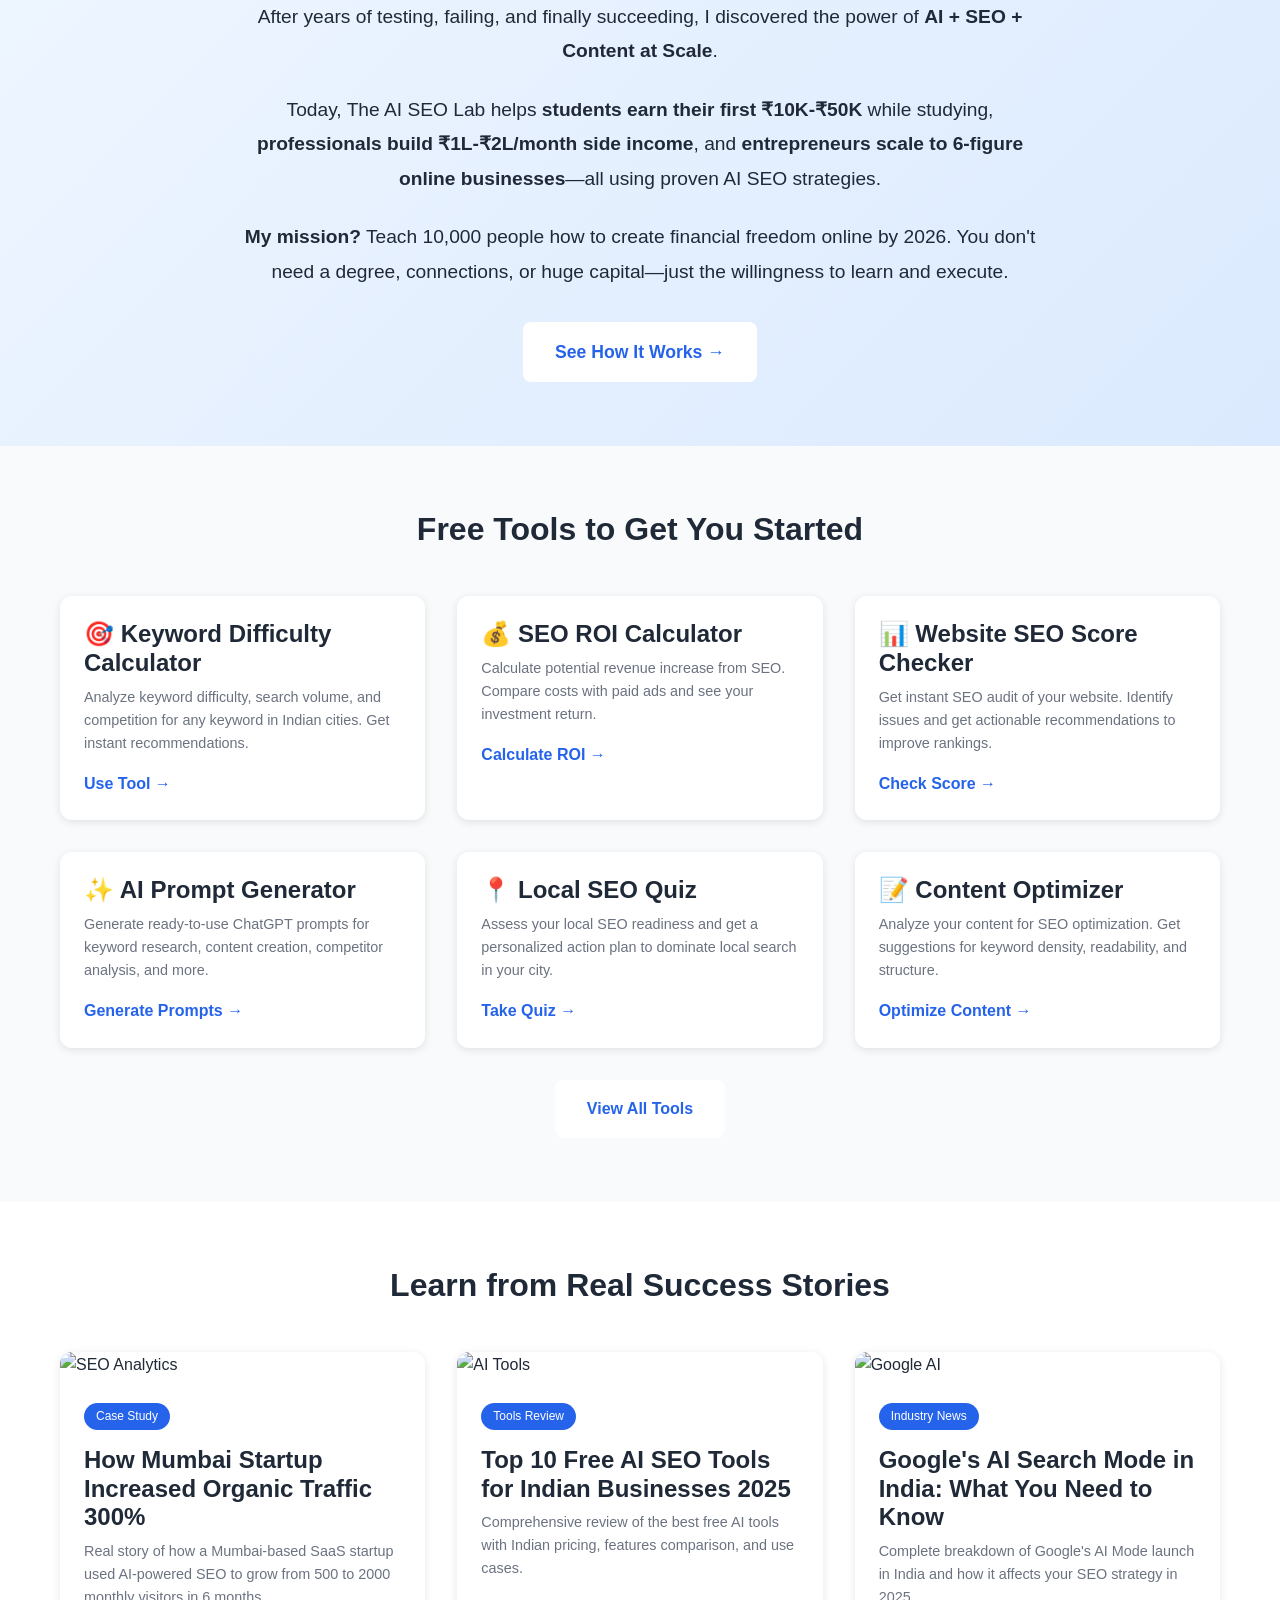
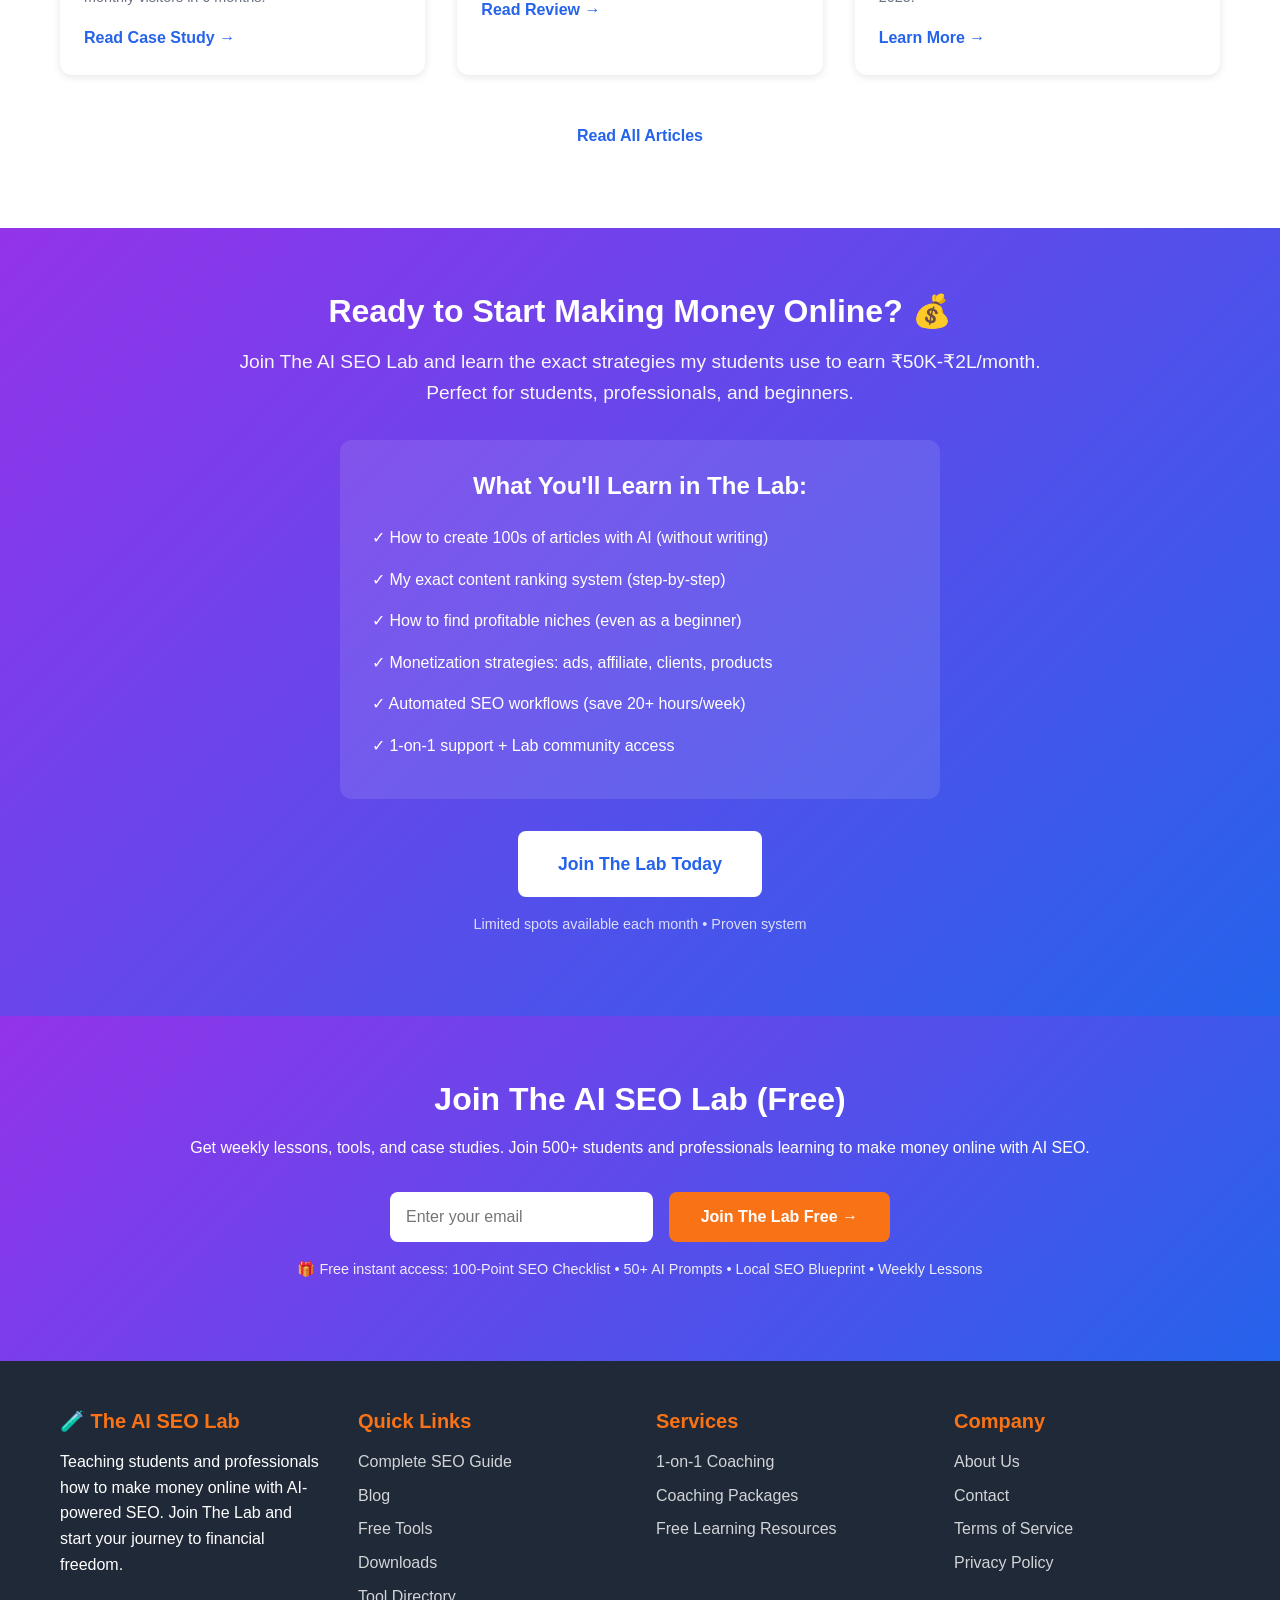
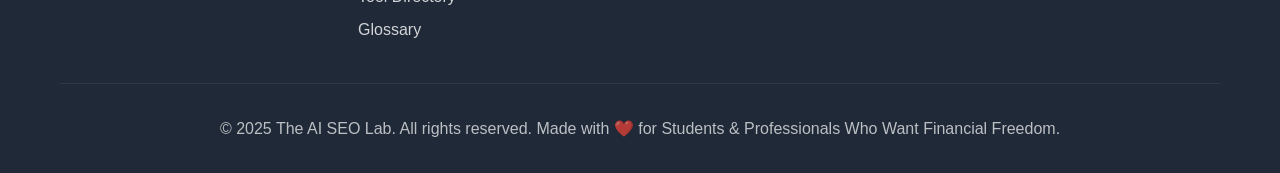
==== commit 6e2b1f94: "feat: Rebrand to 'The AI SEO Lab' with personal positioning Complete rebrand focused on teaching stu" ====
--- a/index.html
+++ b/index.html
@@ -3,20 +3,20 @@
 <head>
     <meta charset="UTF-8">
     <meta name="viewport" content="width=device-width, initial-scale=1.0">
-    <meta name="description" content="Master AI-Powered SEO for Indian Businesses. Free tools, expert guides, and personalized coaching to 10X your organic traffic without spending lakhs on ads.">
-    <meta name="keywords" content="AI SEO, SEO India, AI tools, organic traffic, digital marketing India, SEO coaching">
-    <meta property="og:title" content="TractionSEO - Master AI-Powered SEO in India">
-    <meta property="og:description" content="The ultimate resource hub for Indian entrepreneurs. Free AI SEO tools, guides, and expert coaching.">
+    <meta name="description" content="Learn how to make money online with AI SEO. The AI SEO Lab teaches students and professionals how to build profitable online businesses using AI-powered content strategies.">
+    <meta name="keywords" content="make money online, AI SEO, learn SEO, online business, side hustle, passive income, SEO for students, AI content">
+    <meta property="og:title" content="The AI SEO Lab - Make Money Online with AI SEO">
+    <meta property="og:description" content="Join The AI SEO Lab and learn how students and professionals are earning ₹50K-₹2L/month with AI-powered SEO strategies.">
     <meta property="og:type" content="website">
-    <title>TractionSEO - Master AI-Powered SEO for Indian Businesses</title>
+    <title>The AI SEO Lab - Make Money Online with AI SEO</title>
     <link rel="stylesheet" href="css/style.css">
 <script src="https://sites.super.myninja.ai/_assets/ninja-daytona-script.js"></script>
 </head>
 <body>
     <!-- Email Signup Bar -->
     <div class="email-signup-bar">
-        🎁 Get Free 7-Day AI SEO Crash Course + Exclusive Tools
-        <a href="#email-signup">Sign Up Now →</a>
+        🧪 Join The Lab: Learn How to Make ₹50K-₹2L/Month with AI SEO (Even as a Student!)
+        <a href="#email-signup">Get Started Free →</a>
     </div>
 
     <!-- Header -->
@@ -24,8 +24,8 @@
         <div class="container">
             <div class="header-content">
                 <a href="index.html" class="logo">
-                    <span class="logo-icon">🚀</span>
-                    <span>TractionSEO</span>
+                    <span class="logo-icon">🧪</span>
+                    <span>The AI SEO Lab</span>
                 </a>
                 <button class="mobile-menu-toggle">☰</button>
                 <nav>
@@ -36,7 +36,7 @@
                         <li><a href="tools.html">Free Tools</a></li>
                         <li><a href="resources.html">Resources</a></li>
                         <li><a href="directory.html">Directory</a></li>
-                        <li><a href="coaching.html" style="background: #F97316; padding: 0.5rem 1rem; border-radius: 6px;">Get Coaching</a></li>
+                        <li><a href="coaching.html" style="background: #F97316; padding: 0.5rem 1rem; border-radius: 6px;">Work With Me</a></li>
                     </ul>
                 </nav>
             </div>
@@ -46,11 +46,12 @@
     <!-- Hero Section -->
     <section class="hero">
         <div class="container">
-            <h1>Struggling to Get Found on Google?<br>AI Can 10X Your SEO Results in Half the Time</h1>
-            <p>The Complete AI-SEO System for Indian Businesses<br>Free Tools • Expert Guides • Secret Hacks • Personalized Coaching</p>
+            <h1>Want to Make Money Online?<br>Welcome to The AI SEO Lab 🧪</h1>
+            <p style="font-size: 1.3rem; margin-bottom: 1rem;">Hi, I'm Karan 👋 I teach students, professionals, and aspiring entrepreneurs how to build profitable online businesses using AI-powered SEO.</p>
+            <p style="font-size: 1.1rem; margin-bottom: 2rem;"><strong>Whether you're 15 or 50, a college student or working professional—if you can learn, you can earn.</strong> My students are making ₹50K-₹2L/month creating content at scale with AI.</p>
             <div class="cta-buttons">
-                <a href="#email-signup" class="btn btn-primary">Get Free SEO AI Toolkit</a>
-                <a href="coaching.html" class="btn btn-secondary">Book 1-on-1 Coaching</a>
+                <a href="#email-signup" class="btn btn-primary">Join The Lab (Free) →</a>
+                <a href="coaching.html" class="btn btn-secondary">Work With Me 1-on-1</a>
             </div>
         </div>
     </section>
@@ -61,15 +62,15 @@
             <div class="trust-stats">
                 <div class="stat">
                     <span class="stat-number">500+</span>
-                    <span class="stat-label">Indian Businesses Helped</span>
+                    <span class="stat-label">Lab Members Earning Online</span>
                 </div>
                 <div class="stat">
-                    <span class="stat-number">300%</span>
-                    <span class="stat-label">Avg. Traffic Increase</span>
+                    <span class="stat-number">₹50K-₹2L</span>
+                    <span class="stat-label">Avg Monthly Income Potential</span>
                 </div>
                 <div class="stat">
                     <span class="stat-number">100%</span>
-                    <span class="stat-label">Free Resources</span>
+                    <span class="stat-label">Free Resources & Tools</span>
                 </div>
             </div>
         </div>
@@ -78,28 +79,47 @@
     <!-- Value Props -->
     <section class="value-props">
         <div class="container">
-            <h2 class="section-title">Why TractionSEO is Your Ultimate AI-SEO Resource</h2>
+            <h2 class="section-title">Who Is The AI SEO Lab For?</h2>
             <div class="cards-grid">
                 <div class="card">
+                    <div class="card-icon">🎓</div>
+                    <h3>For Students & Beginners</h3>
+                    <p>Start earning while studying. I'll teach you how to create content at scale using AI, rank on Google, and make your first ₹10K-₹50K online—even with zero experience.</p>
+                </div>
+                <div class="card">
+                    <div class="card-icon">💼</div>
+                    <h3>For Working Professionals</h3>
+                    <p>Build a profitable side hustle or transition to full-time online income. Learn how to create scalable SEO systems that work while you sleep.</p>
+                </div>
+                <div class="card">
+                    <div class="card-icon">🚀</div>
+                    <h3>For Aspiring Entrepreneurs</h3>
+                    <p>Launch your own online business or agency. I'll show you how to serve clients, build authority websites, and scale to ₹1L-₹2L+ per month.</p>
+                </div>
+                <div class="card">
                     <div class="card-icon">🤖</div>
-                    <h3>AI-Powered Tools</h3>
-                    <p>Free calculators, analyzers, and generators powered by the latest AI technology. Get instant insights without expensive subscriptions.</p>
-                </div>
-                <div class="card">
-                    <div class="card-icon">📚</div>
-                    <h3>Complete Guides</h3>
-                    <p>Step-by-step implementation guides covering everything from keyword research to technical SEO, specifically for the Indian market.</p>
-                </div>
-                <div class="card">
-                    <div class="card-icon">🇮🇳</div>
-                    <h3>India-Focused</h3>
-                    <p>Strategies tailored for Indian businesses, including regional language SEO, local search optimization, and mobile-first approaches.</p>
-                </div>
-                <div class="card">
-                    <div class="card-icon">🎯</div>
-                    <h3>Expert Coaching</h3>
-                    <p>Learn secret hacks and advanced techniques through personalized 1-on-1 coaching. Get custom strategies for your business.</p>
-                </div>
+                    <h3>AI-Powered SEO at Scale</h3>
+                    <p>Use ChatGPT, Claude, and other AI tools to create 100s of articles in days, not months. Learn my proven framework for ranking content without writing everything yourself.</p>
+                </div>
+            </div>
+        </div>
+    </section>
+
+    <!-- My Story Section -->
+    <section class="featured-content" style="background: linear-gradient(135deg, #EFF6FF 0%, #DBEAFE 100%); padding: 4rem 0;">
+        <div class="container">
+            <h2 class="section-title">Why I Built The AI SEO Lab 🧪</h2>
+            <div style="max-width: 800px; margin: 0 auto; text-align: center;">
+                <p style="font-size: 1.2rem; line-height: 1.8; margin-bottom: 1.5rem;">
+                    I started just like you—curious about making money online but overwhelmed by information. After years of testing, failing, and finally succeeding, I discovered the power of <strong>AI + SEO + Content at Scale</strong>.
+                </p>
+                <p style="font-size: 1.2rem; line-height: 1.8; margin-bottom: 1.5rem;">
+                    Today, The AI SEO Lab helps <strong>students earn their first ₹10K-₹50K</strong> while studying, <strong>professionals build ₹1L-₹2L/month side income</strong>, and <strong>entrepreneurs scale to 6-figure online businesses</strong>—all using proven AI SEO strategies.
+                </p>
+                <p style="font-size: 1.2rem; line-height: 1.8; margin-bottom: 2rem;">
+                    <strong>My mission?</strong> Teach 10,000 people how to create financial freedom online by 2026. You don't need a degree, connections, or huge capital—just the willingness to learn and execute.
+                </p>
+                <a href="coaching.html" class="btn btn-primary" style="font-size: 1.1rem;">See How It Works →</a>
             </div>
         </div>
     </section>
@@ -107,7 +127,7 @@
     <!-- Featured Tools -->
     <section class="featured-content" style="background: #F9FAFB;">
         <div class="container">
-            <h2 class="section-title">Free AI-Powered SEO Tools</h2>
+            <h2 class="section-title">Free Tools to Get You Started</h2>
             <div class="content-grid">
                 <div class="content-card">
                     <div class="content-card-body">
@@ -161,7 +181,7 @@
     <!-- Latest Blog Posts -->
     <section class="featured-content">
         <div class="container">
-            <h2 class="section-title">Latest SEO Insights & Case Studies</h2>
+            <h2 class="section-title">Learn from Real Success Stories</h2>
             <div class="content-grid">
                 <div class="content-card">
                     <img src="https://images.unsplash.com/photo-1460925895917-afdab827c52f?w=400&h=200&fit=crop" alt="SEO Analytics" class="blog-image">
@@ -200,38 +220,38 @@
     <!-- Coaching CTA -->
     <section class="featured-content" style="background: linear-gradient(135deg, #9333EA 0%, #2563EB 100%); color: white;">
         <div class="container" style="text-align: center;">
-            <h2 style="color: white;">Ready to Dominate Google Search?</h2>
-            <p style="font-size: 1.2rem; margin-bottom: 2rem; opacity: 0.95;">Learn secret AI SEO hacks that top agencies won't tell you.<br>Get personalized 1-on-1 coaching tailored to your business.</p>
+            <h2 style="color: white;">Ready to Start Making Money Online? 💰</h2>
+            <p style="font-size: 1.2rem; margin-bottom: 2rem; opacity: 0.95;">Join The AI SEO Lab and learn the exact strategies my students use to earn ₹50K-₹2L/month.<br>Perfect for students, professionals, and beginners.</p>
             <div style="background: rgba(255,255,255,0.1); padding: 2rem; border-radius: 12px; max-width: 600px; margin: 0 auto 2rem;">
-                <h3 style="color: white; margin-bottom: 1rem;">What You'll Get:</h3>
+                <h3 style="color: white; margin-bottom: 1rem;">What You'll Learn in The Lab:</h3>
                 <ul style="list-style: none; text-align: left;">
-                    <li style="padding: 0.5rem 0;">✓ Custom SEO strategy for your business</li>
-                    <li style="padding: 0.5rem 0;">✓ Advanced AI prompt engineering techniques</li>
-                    <li style="padding: 0.5rem 0;">✓ Competitor reverse-engineering secrets</li>
-                    <li style="padding: 0.5rem 0;">✓ Automated content systems setup</li>
-                    <li style="padding: 0.5rem 0;">✓ Link building hacks that actually work</li>
-                    <li style="padding: 0.5rem 0;">✓ Ongoing support & updates</li>
+                    <li style="padding: 0.5rem 0;">✓ How to create 100s of articles with AI (without writing)</li>
+                    <li style="padding: 0.5rem 0;">✓ My exact content ranking system (step-by-step)</li>
+                    <li style="padding: 0.5rem 0;">✓ How to find profitable niches (even as a beginner)</li>
+                    <li style="padding: 0.5rem 0;">✓ Monetization strategies: ads, affiliate, clients, products</li>
+                    <li style="padding: 0.5rem 0;">✓ Automated SEO workflows (save 20+ hours/week)</li>
+                    <li style="padding: 0.5rem 0;">✓ 1-on-1 support + Lab community access</li>
                 </ul>
             </div>
-            <a href="coaching.html" class="btn btn-primary" style="font-size: 1.1rem; padding: 1.2rem 2.5rem;">Book Your Strategy Session</a>
-            <p style="margin-top: 1rem; font-size: 0.9rem; opacity: 0.8;">Limited slots available • Money-back guarantee</p>
+            <a href="coaching.html" class="btn btn-primary" style="font-size: 1.1rem; padding: 1.2rem 2.5rem;">Join The Lab Today</a>
+            <p style="margin-top: 1rem; font-size: 0.9rem; opacity: 0.8;">Limited spots available each month • Proven system</p>
         </div>
     </section>
 
     <!-- Email Signup Section -->
     <section class="email-signup-section" id="email-signup">
         <div class="container">
-            <h2>Get Your Free AI SEO Toolkit</h2>
-            <p>Join 500+ Indian entrepreneurs getting weekly AI SEO tips, tools, and strategies.</p>
+            <h2>Join The AI SEO Lab (Free)</h2>
+            <p>Get weekly lessons, tools, and case studies. Join 500+ students and professionals learning to make money online with AI SEO.</p>
             <form action="https://formsubmit.co/karanpuri1406@gmail.com" method="POST" class="email-form">
                 <input type="email" name="email" placeholder="Enter your email" required>
-                <input type="hidden" name="_subject" value="Newsletter Subscription - TractionSEO">
+                <input type="hidden" name="_subject" value="New Lab Member - The AI SEO Lab">
                 <input type="hidden" name="_captcha" value="false">
-                <input type="hidden" name="source" value="homepage-toolkit">
-                <button type="submit" class="btn btn-orange">Get Free Toolkit</button>
+                <input type="hidden" name="source" value="homepage-lab-signup">
+                <button type="submit" class="btn btn-orange">Join The Lab Free →</button>
             </form>
             <p style="margin-top: 1rem; font-size: 0.9rem; opacity: 0.9;">
-                🎁 Instant access to: 7-Day Crash Course • 50+ ChatGPT Prompts • SEO Checklist • Tool Comparison Sheet
+                🎁 Free instant access: 100-Point SEO Checklist • 50+ AI Prompts • Local SEO Blueprint • Weekly Lessons
             </p>
         </div>
     </section>
@@ -241,8 +261,8 @@
         <div class="container">
             <div class="footer-content">
                 <div class="footer-section">
-                    <h4>TractionSEO</h4>
-                    <p>Your ultimate AI-powered SEO resource hub for Indian businesses. Master SEO, grow organic traffic, and dominate Google search.</p>
+                    <h4>🧪 The AI SEO Lab</h4>
+                    <p>Teaching students and professionals how to make money online with AI-powered SEO. Join The Lab and start your journey to financial freedom.</p>
                 </div>
                 <div class="footer-section">
                     <h4>Quick Links</h4>
@@ -274,7 +294,7 @@
                 </div>
             </div>
             <div class="footer-bottom">
-                <p>&copy; 2025 TractionSEO. All rights reserved. Made with ❤️ for Indian Entrepreneurs.</p>
+                <p>&copy; 2025 The AI SEO Lab. All rights reserved. Made with ❤️ for Students & Professionals Who Want Financial Freedom.</p>
             </div>
         </div>
     </footer>
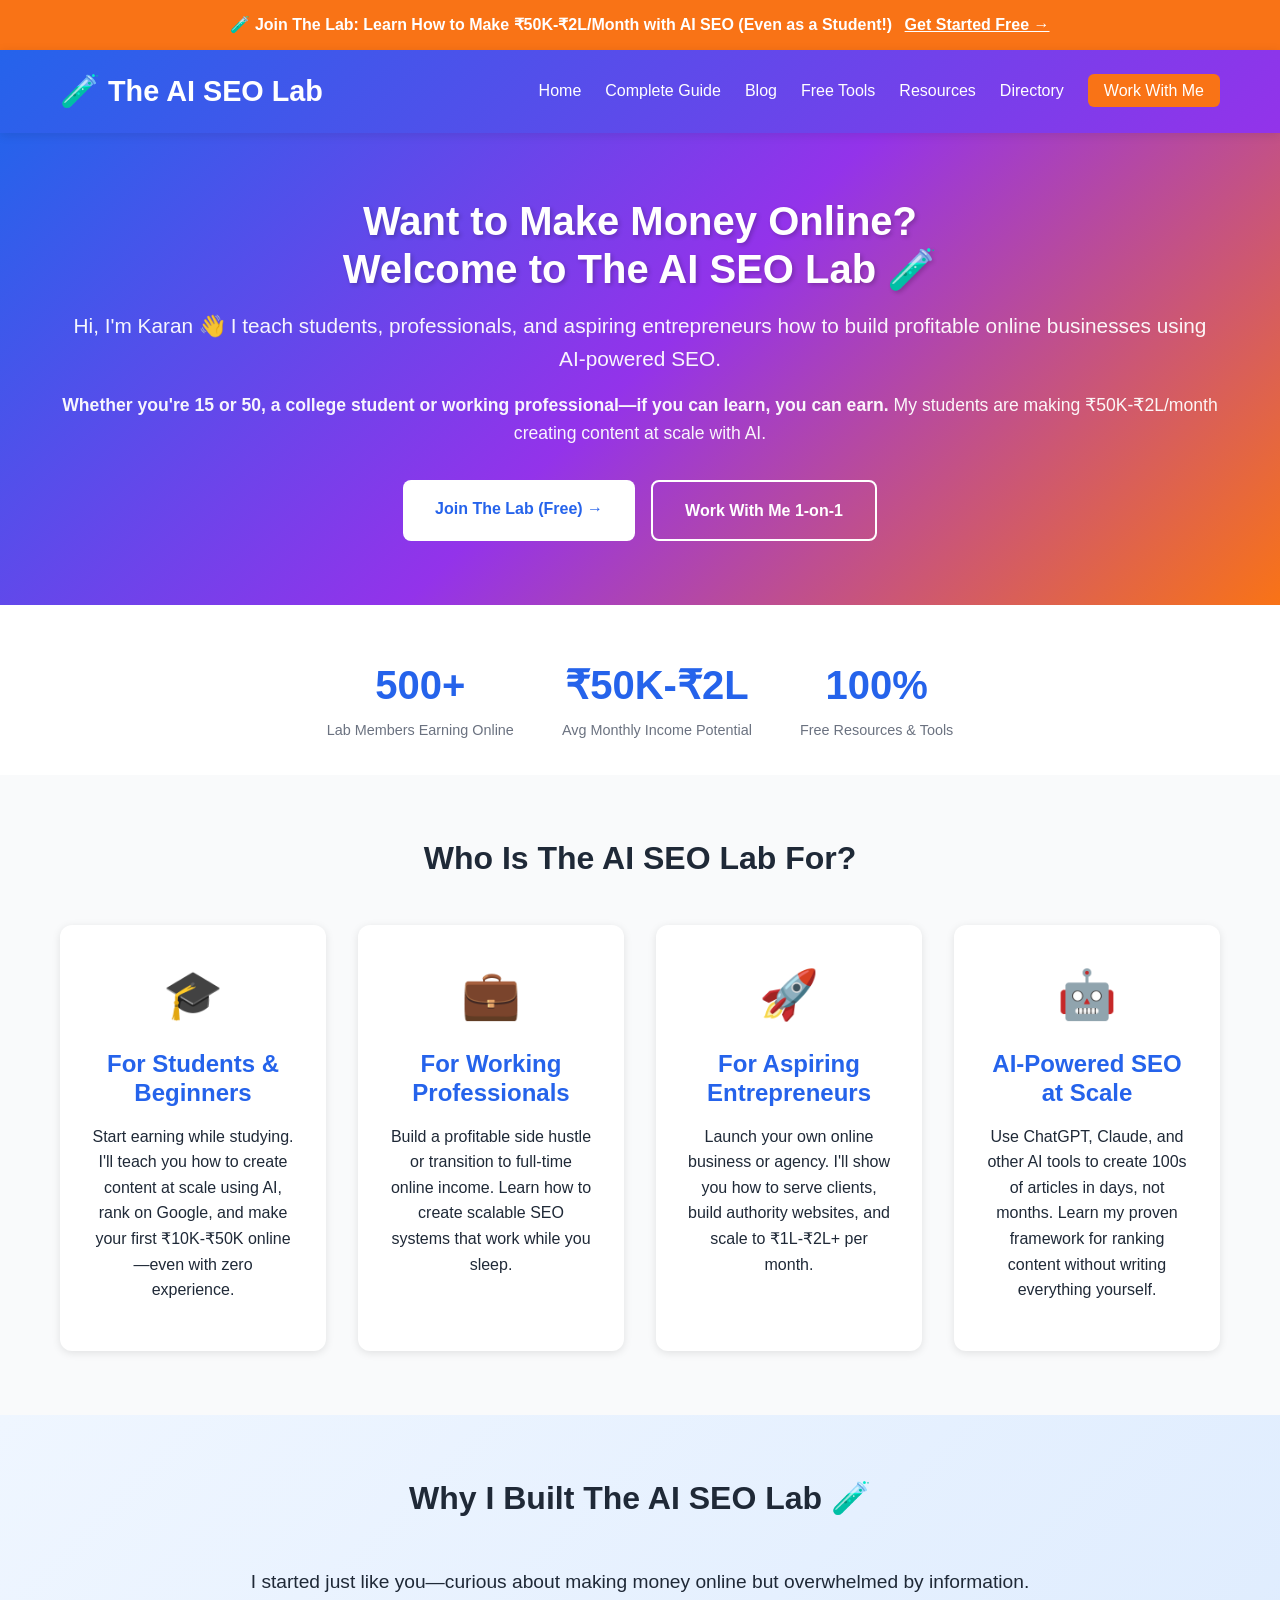
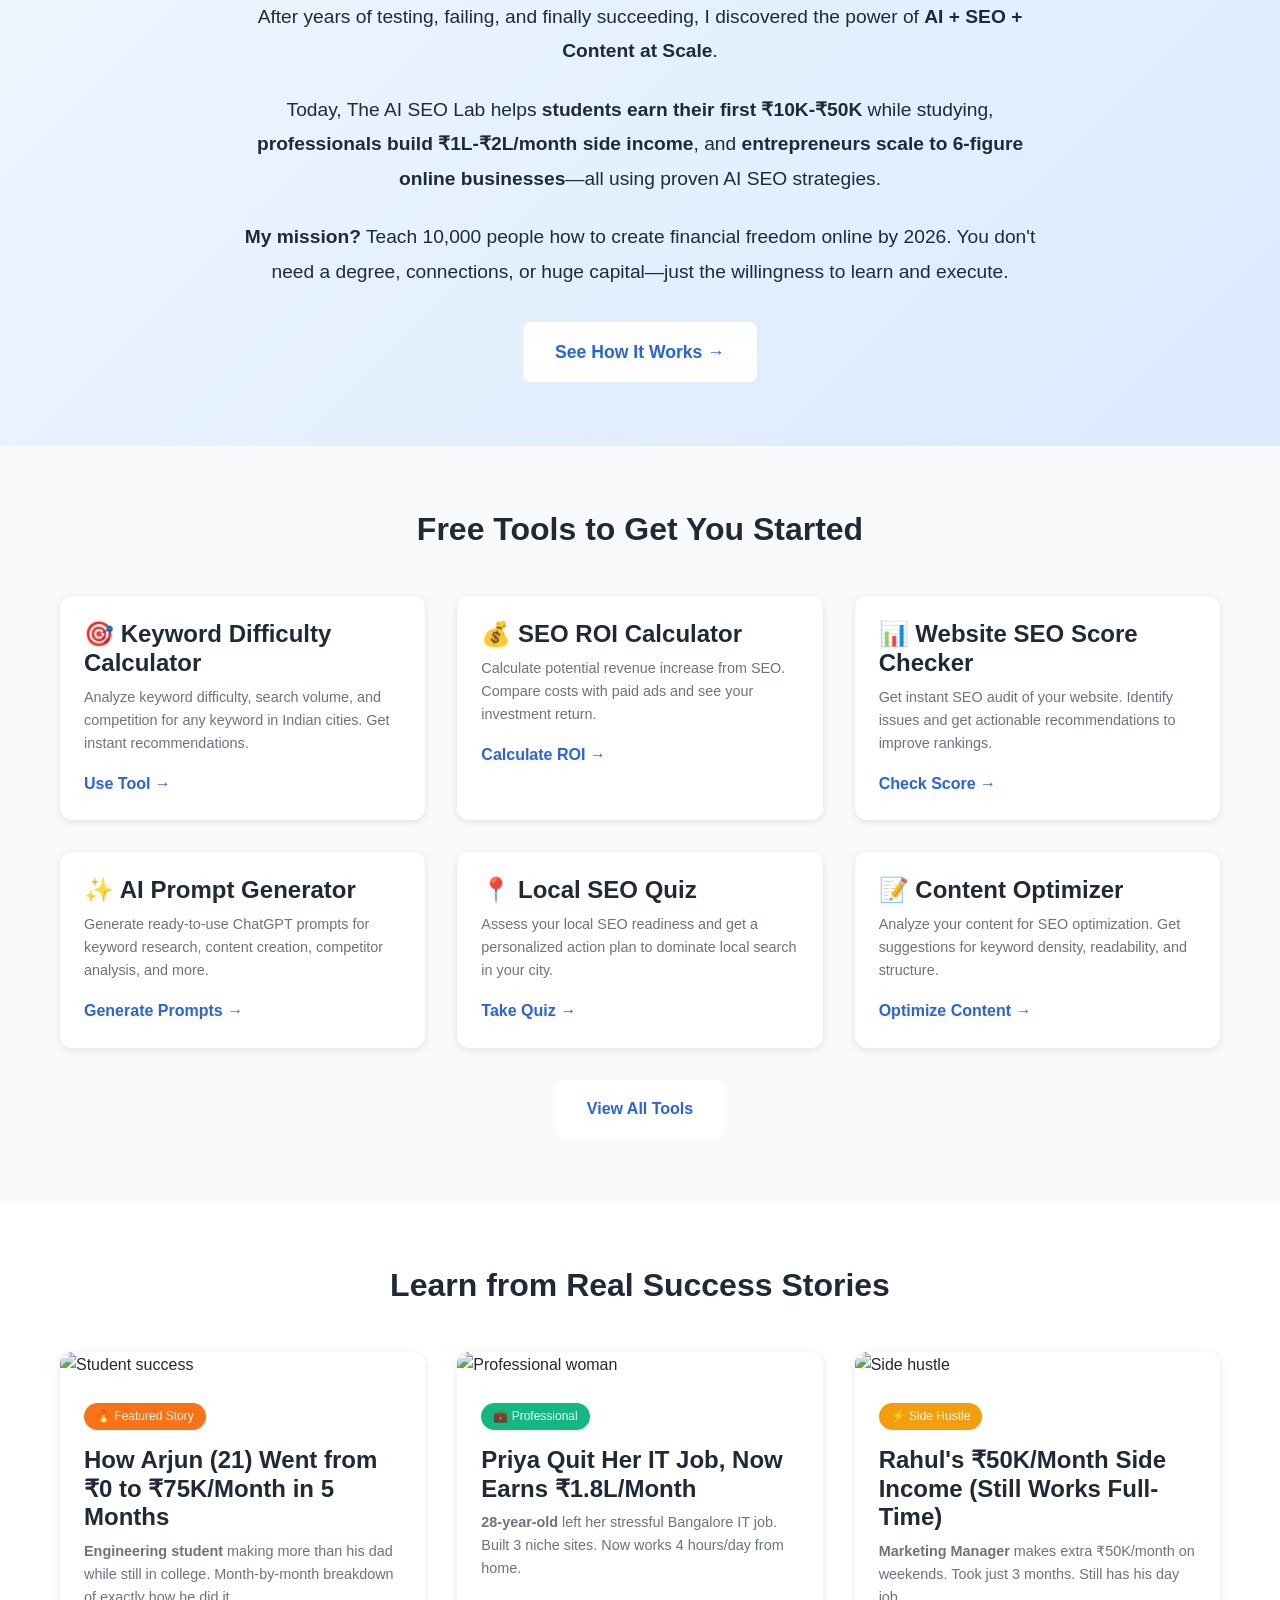
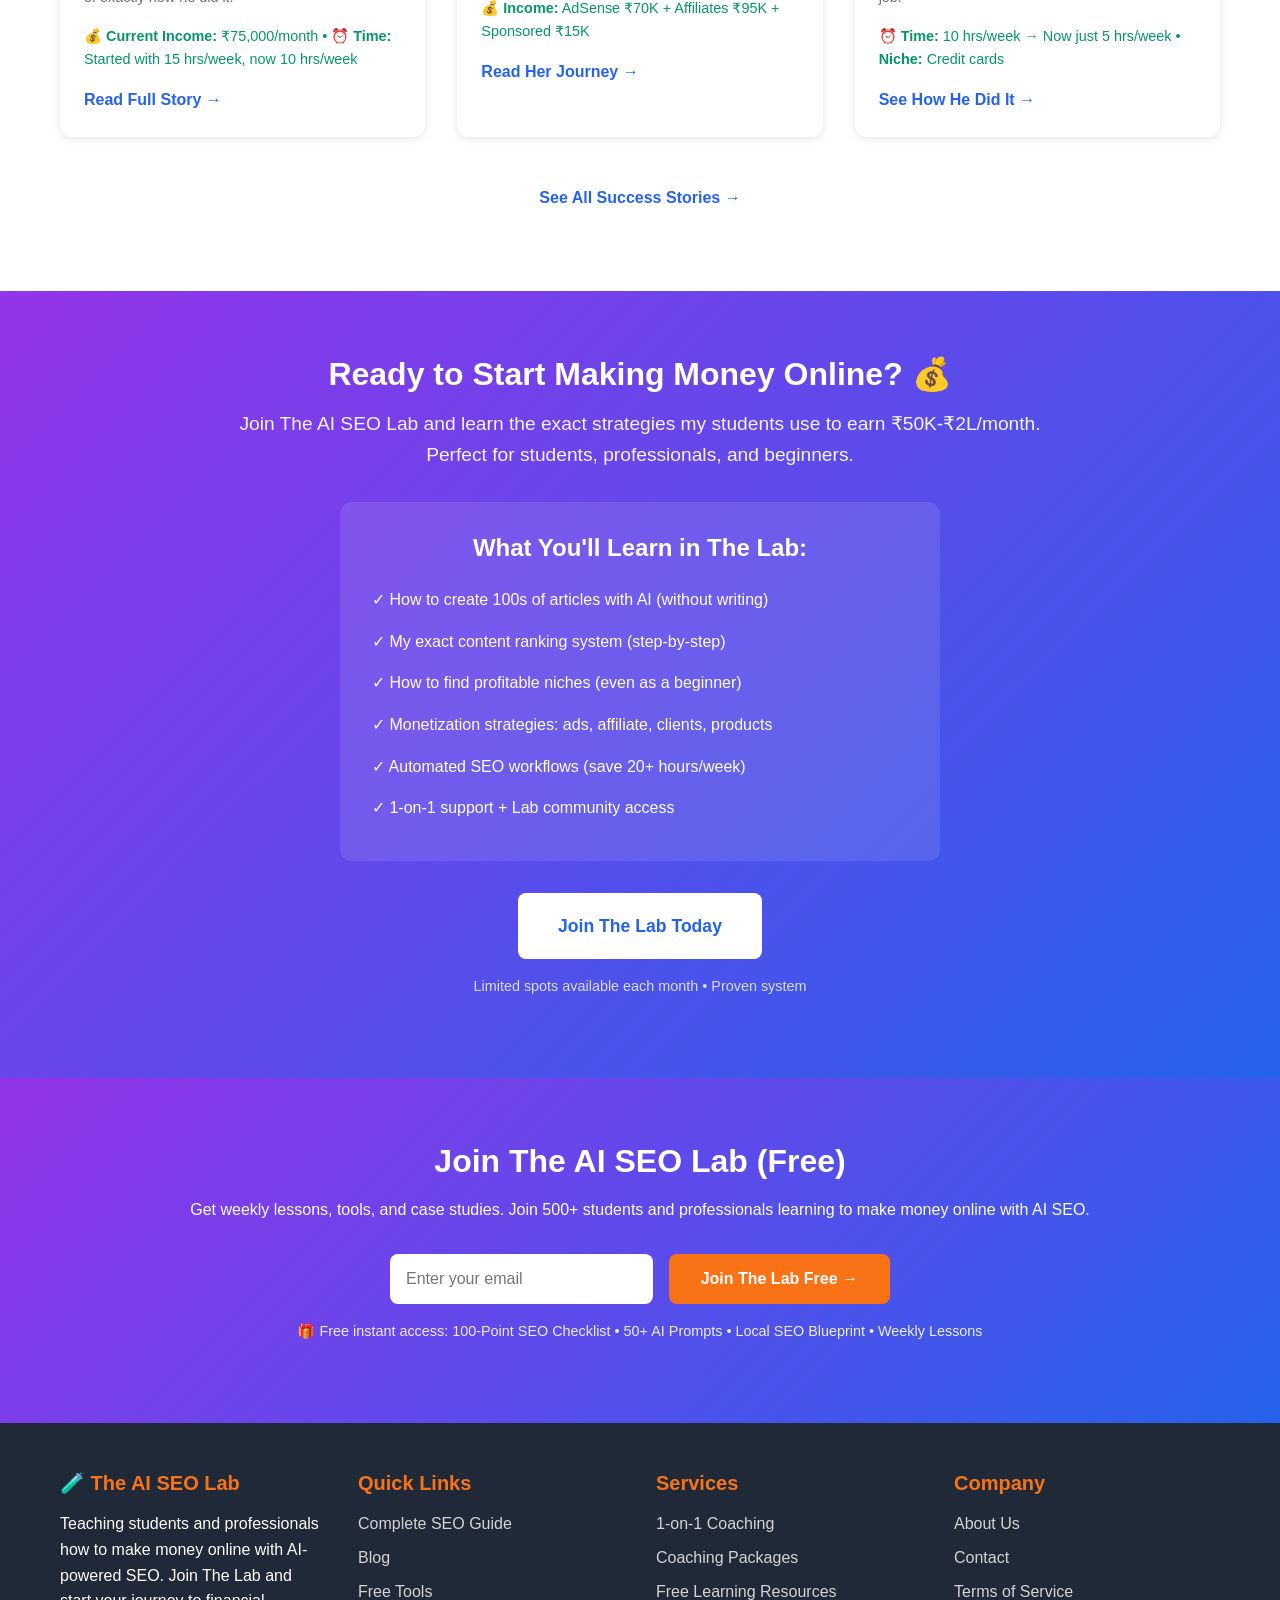
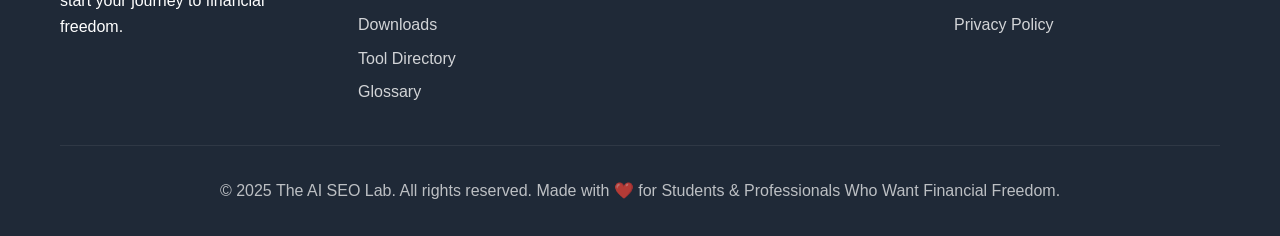
==== commit b1213124: "fix: Update homepage success story cards to match blog content Replaced 3 placeholder cards with rea" ====
--- a/index.html
+++ b/index.html
@@ -183,36 +183,44 @@
         <div class="container">
             <h2 class="section-title">Learn from Real Success Stories</h2>
             <div class="content-grid">
-                <div class="content-card">
-                    <img src="https://images.unsplash.com/photo-1460925895917-afdab827c52f?w=400&h=200&fit=crop" alt="SEO Analytics" class="blog-image">
-                    <div class="content-card-body">
-                        <span class="blog-category">Case Study</span>
-                        <h3>How Mumbai Startup Increased Organic Traffic 300%</h3>
-                        <p>Real story of how a Mumbai-based SaaS startup used AI-powered SEO to grow from 500 to 2000 monthly visitors in 6 months.</p>
-                        <a href="blog.html#case-study-1" class="read-more">Read Case Study →</a>
-                    </div>
-                </div>
-                <div class="content-card">
-                    <img src="https://images.unsplash.com/photo-1677442136019-21780ecad995?w=400&h=200&fit=crop" alt="AI Tools" class="blog-image">
-                    <div class="content-card-body">
-                        <span class="blog-category">Tools Review</span>
-                        <h3>Top 10 Free AI SEO Tools for Indian Businesses 2025</h3>
-                        <p>Comprehensive review of the best free AI tools with Indian pricing, features comparison, and use cases.</p>
-                        <a href="blog.html#tools-review" class="read-more">Read Review →</a>
-                    </div>
-                </div>
-                <div class="content-card">
-                    <img src="https://images.unsplash.com/photo-1551288049-bebda4e38f71?w=400&h=200&fit=crop" alt="Google AI" class="blog-image">
-                    <div class="content-card-body">
-                        <span class="blog-category">Industry News</span>
-                        <h3>Google's AI Search Mode in India: What You Need to Know</h3>
-                        <p>Complete breakdown of Google's AI Mode launch in India and how it affects your SEO strategy in 2025.</p>
-                        <a href="blog.html#google-ai-mode" class="read-more">Learn More →</a>
+                <!-- Arjun's Story -->
+                <div class="content-card">
+                    <img src="https://images.unsplash.com/photo-1522202176988-66273c2fd55f?w=400&h=200&fit=crop" alt="Student success" class="blog-image">
+                    <div class="content-card-body">
+                        <span class="blog-category" style="background: #F97316; color: white;">🔥 Featured Story</span>
+                        <h3>How Arjun (21) Went from ₹0 to ₹75K/Month in 5 Months</h3>
+                        <p><strong>Engineering student</strong> making more than his dad while still in college. Month-by-month breakdown of exactly how he did it.</p>
+                        <p style="margin-top: 0.5rem; font-size: 0.9rem; color: #059669;"><strong>💰 Current Income:</strong> ₹75,000/month • <strong>⏰ Time:</strong> Started with 15 hrs/week, now 10 hrs/week</p>
+                        <a href="blog.html#case-study-1" class="read-more">Read Full Story →</a>
+                    </div>
+                </div>
+                
+                <!-- Priya's Story -->
+                <div class="content-card">
+                    <img src="https://images.unsplash.com/photo-1573496359142-b8d87734a5a2?w=400&h=200&fit=crop" alt="Professional woman" class="blog-image">
+                    <div class="content-card-body">
+                        <span class="blog-category" style="background: #10B981; color: white;">💼 Professional</span>
+                        <h3>Priya Quit Her IT Job, Now Earns ₹1.8L/Month</h3>
+                        <p><strong>28-year-old</strong> left her stressful Bangalore IT job. Built 3 niche sites. Now works 4 hours/day from home.</p>
+                        <p style="margin-top: 0.5rem; font-size: 0.9rem; color: #059669;"><strong>💰 Income:</strong> AdSense ₹70K + Affiliates ₹95K + Sponsored ₹15K</p>
+                        <a href="blog.html" class="read-more">Read Her Journey →</a>
+                    </div>
+                </div>
+                
+                <!-- Rahul's Story -->
+                <div class="content-card">
+                    <img src="https://images.unsplash.com/photo-1556761175-5973dc0f32e7?w=400&h=200&fit=crop" alt="Side hustle" class="blog-image">
+                    <div class="content-card-body">
+                        <span class="blog-category" style="background: #F59E0B; color: white;">⚡ Side Hustle</span>
+                        <h3>Rahul's ₹50K/Month Side Income (Still Works Full-Time)</h3>
+                        <p><strong>Marketing Manager</strong> makes extra ₹50K/month on weekends. Took just 3 months. Still has his day job.</p>
+                        <p style="margin-top: 0.5rem; font-size: 0.9rem; color: #059669;"><strong>⏰ Time:</strong> 10 hrs/week → Now just 5 hrs/week • <strong>Niche:</strong> Credit cards</p>
+                        <a href="blog.html" class="read-more">See How He Did It →</a>
                     </div>
                 </div>
             </div>
             <div style="text-align: center; margin-top: 2rem;">
-                <a href="blog.html" class="btn btn-primary">Read All Articles</a>
+                <a href="blog.html" class="btn btn-primary">See All Success Stories →</a>
             </div>
         </div>
     </section>
